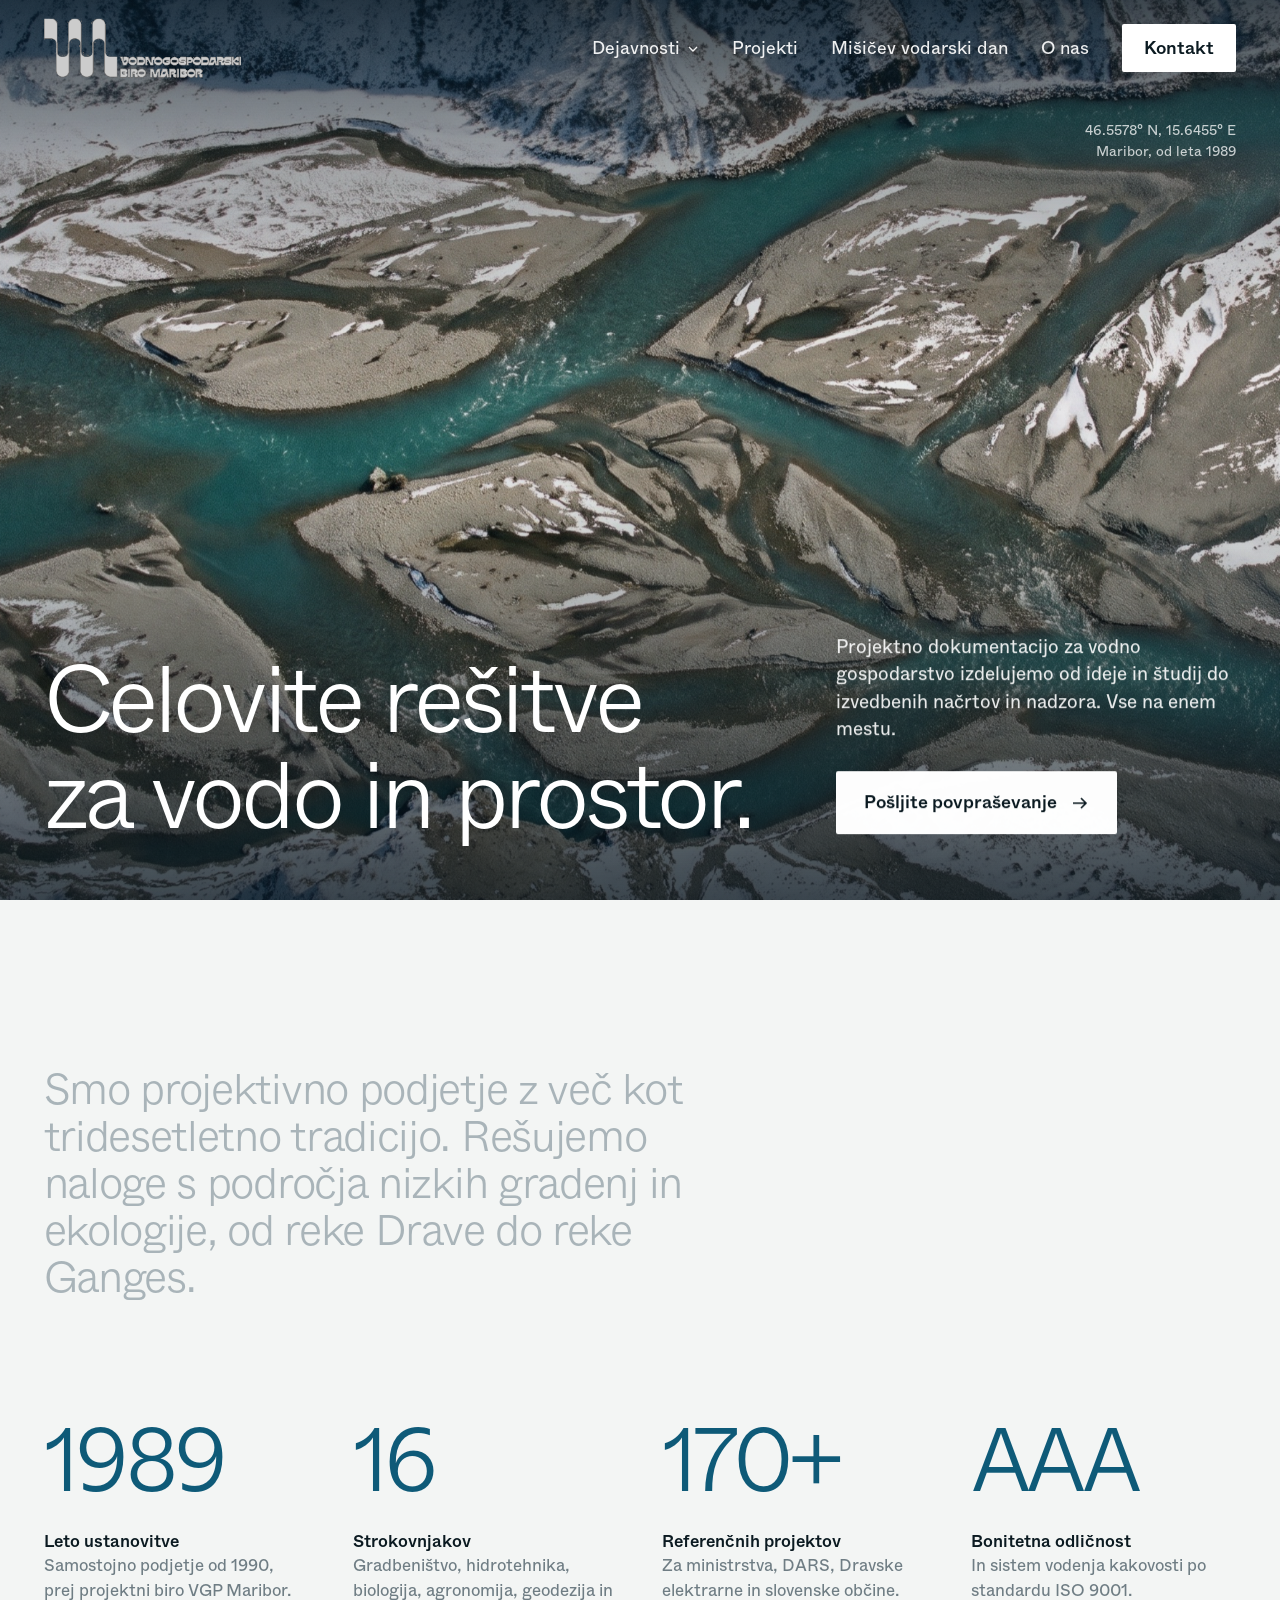
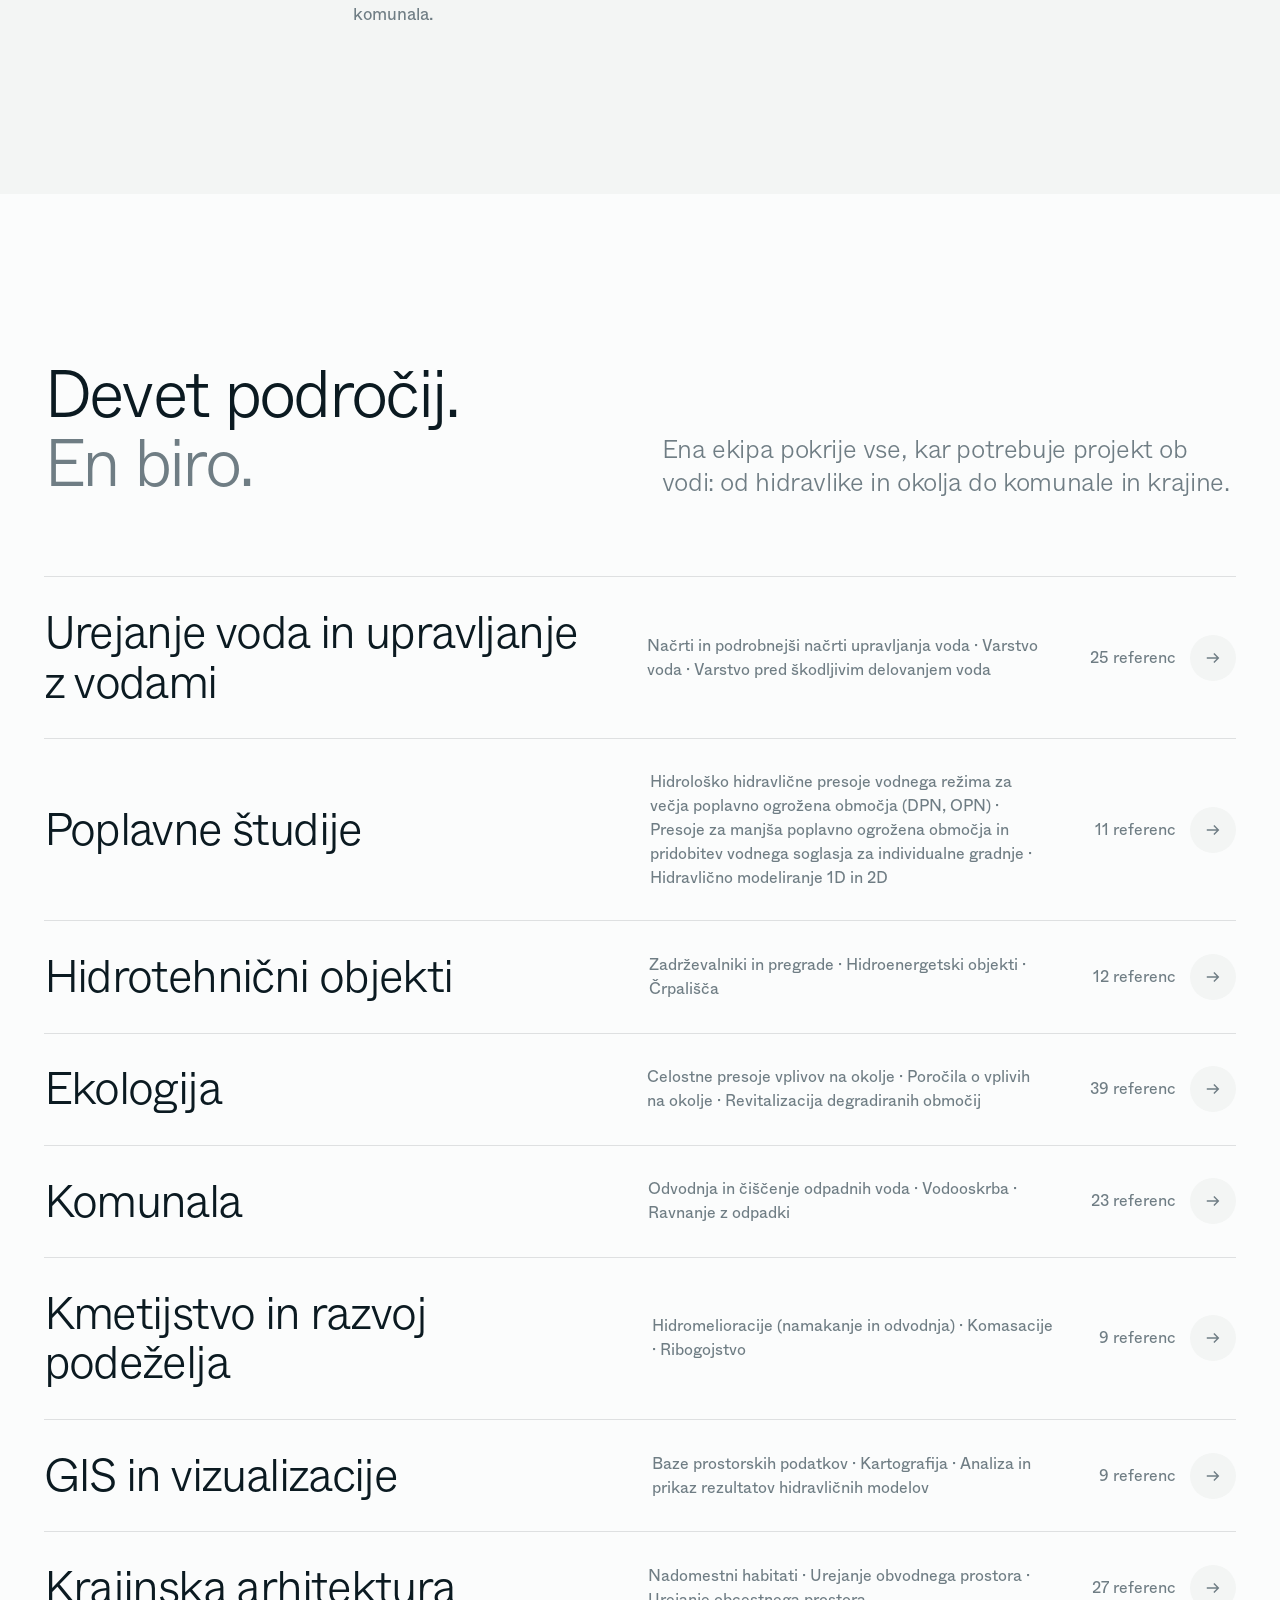
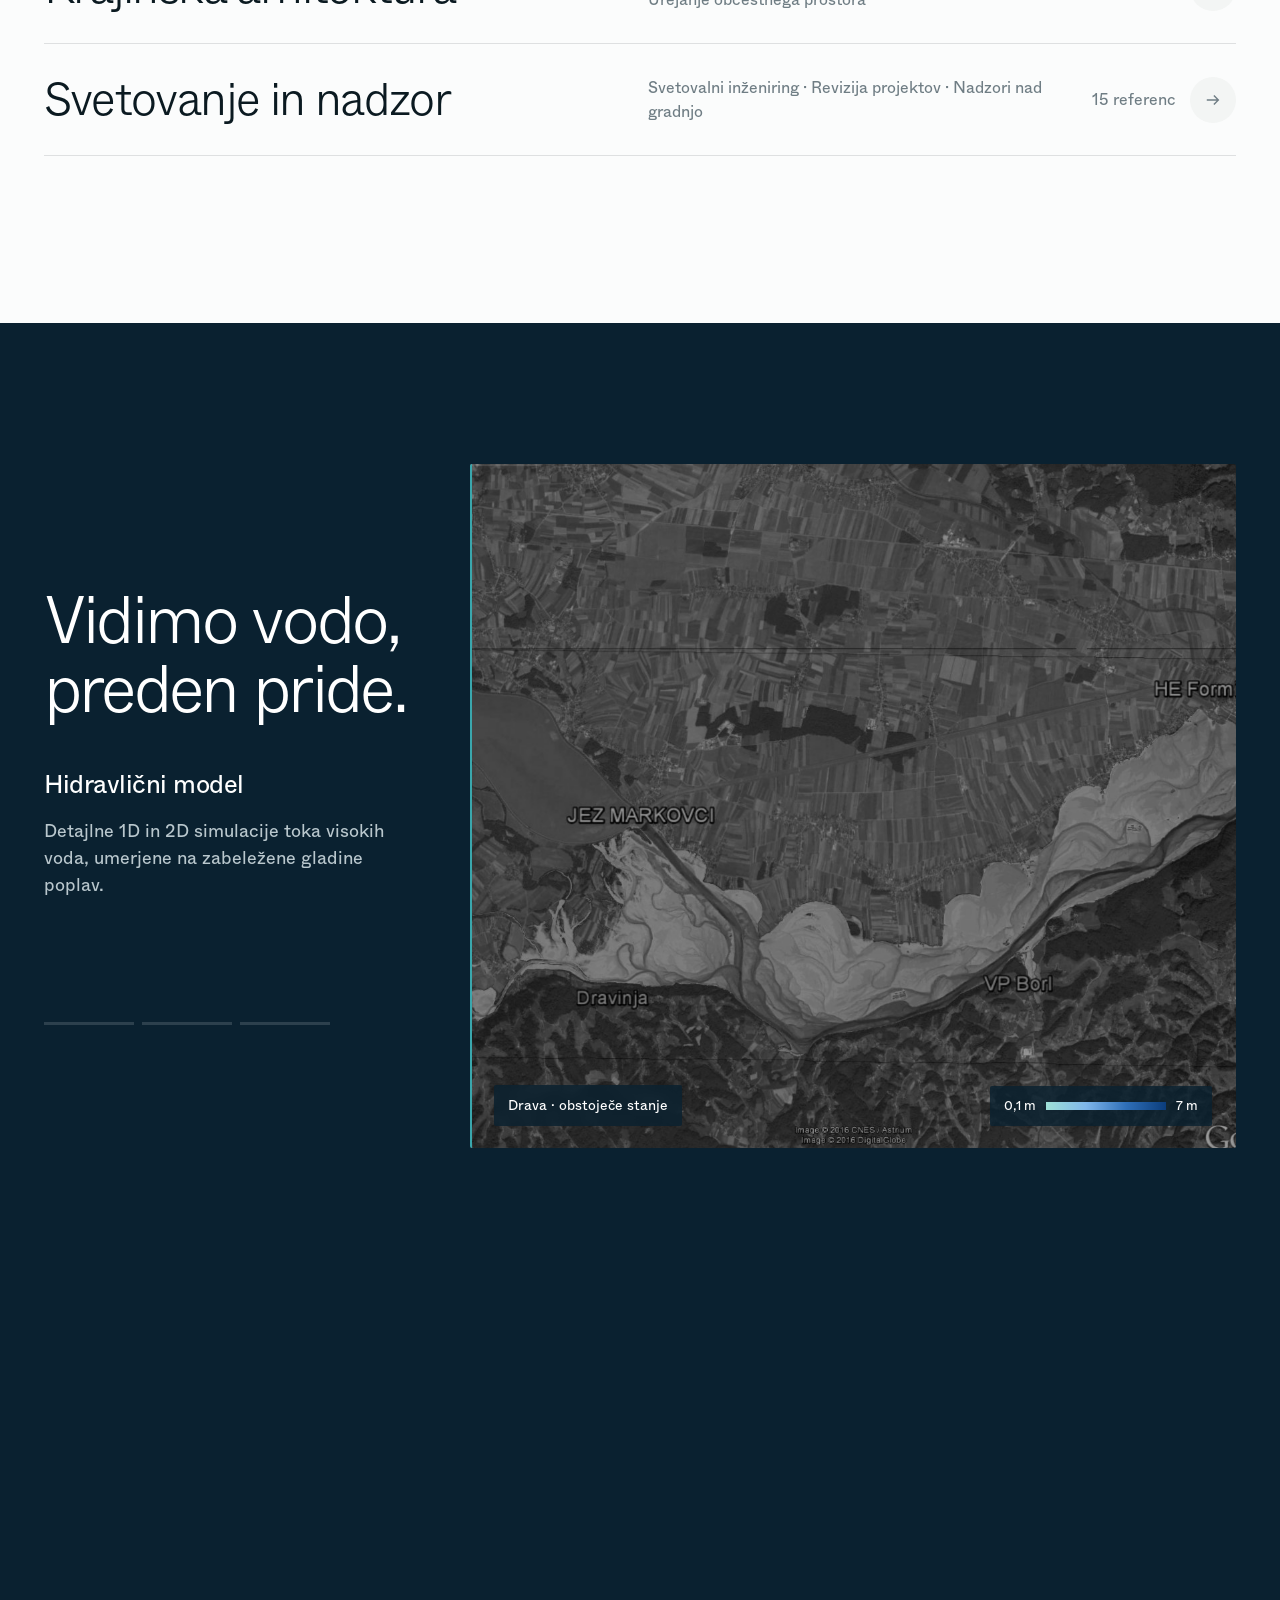
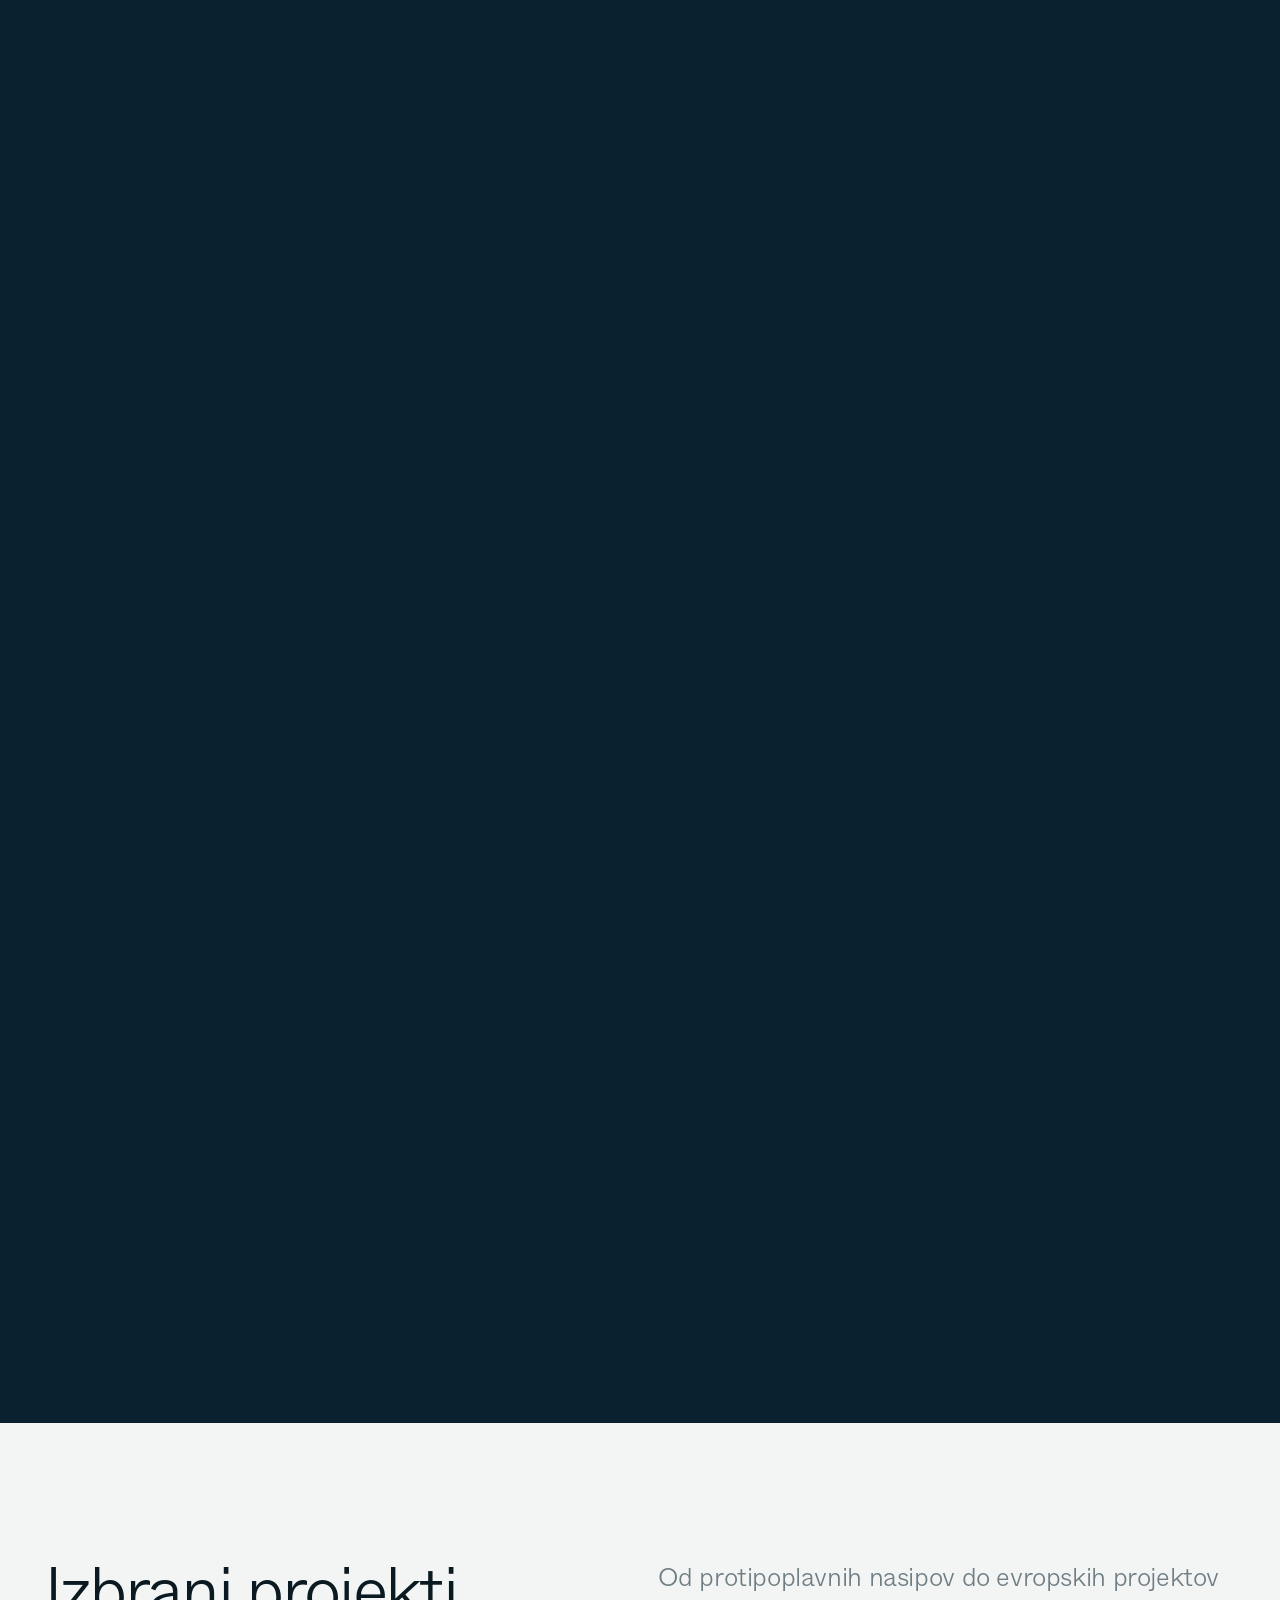
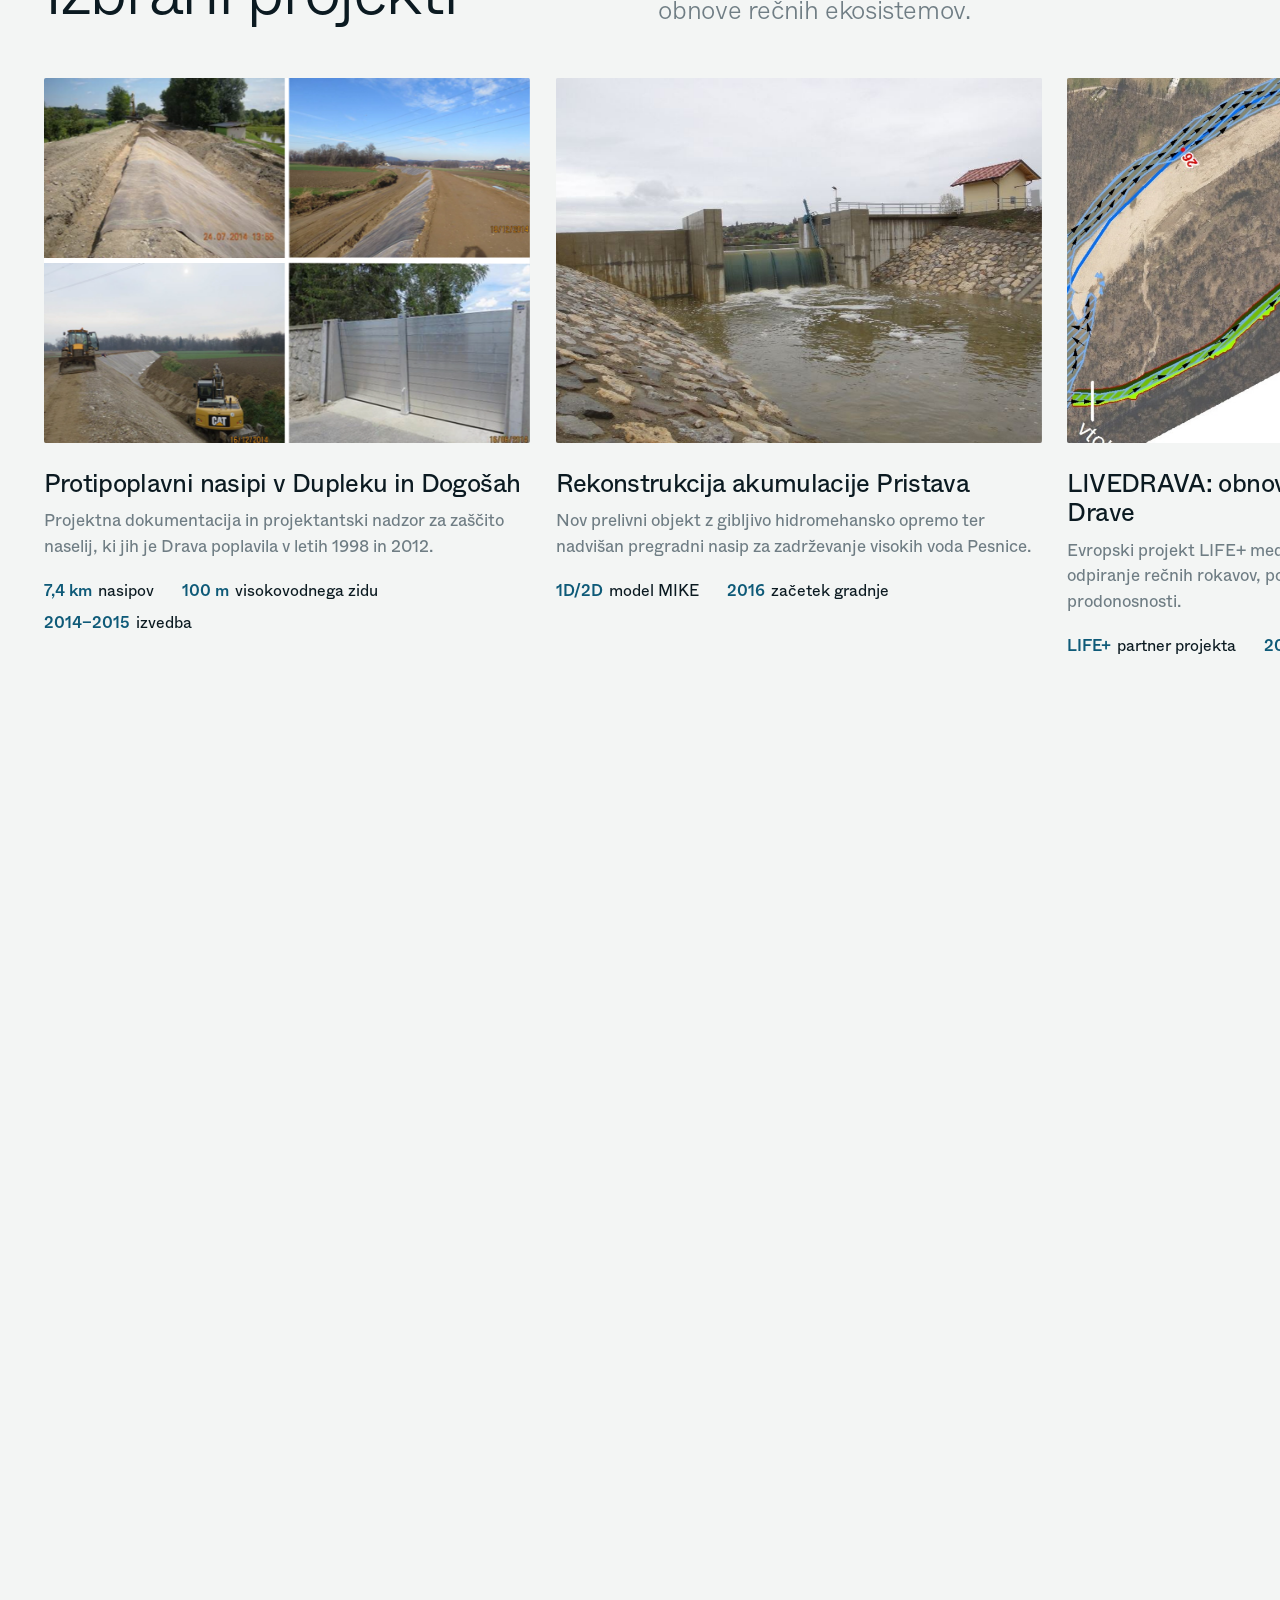
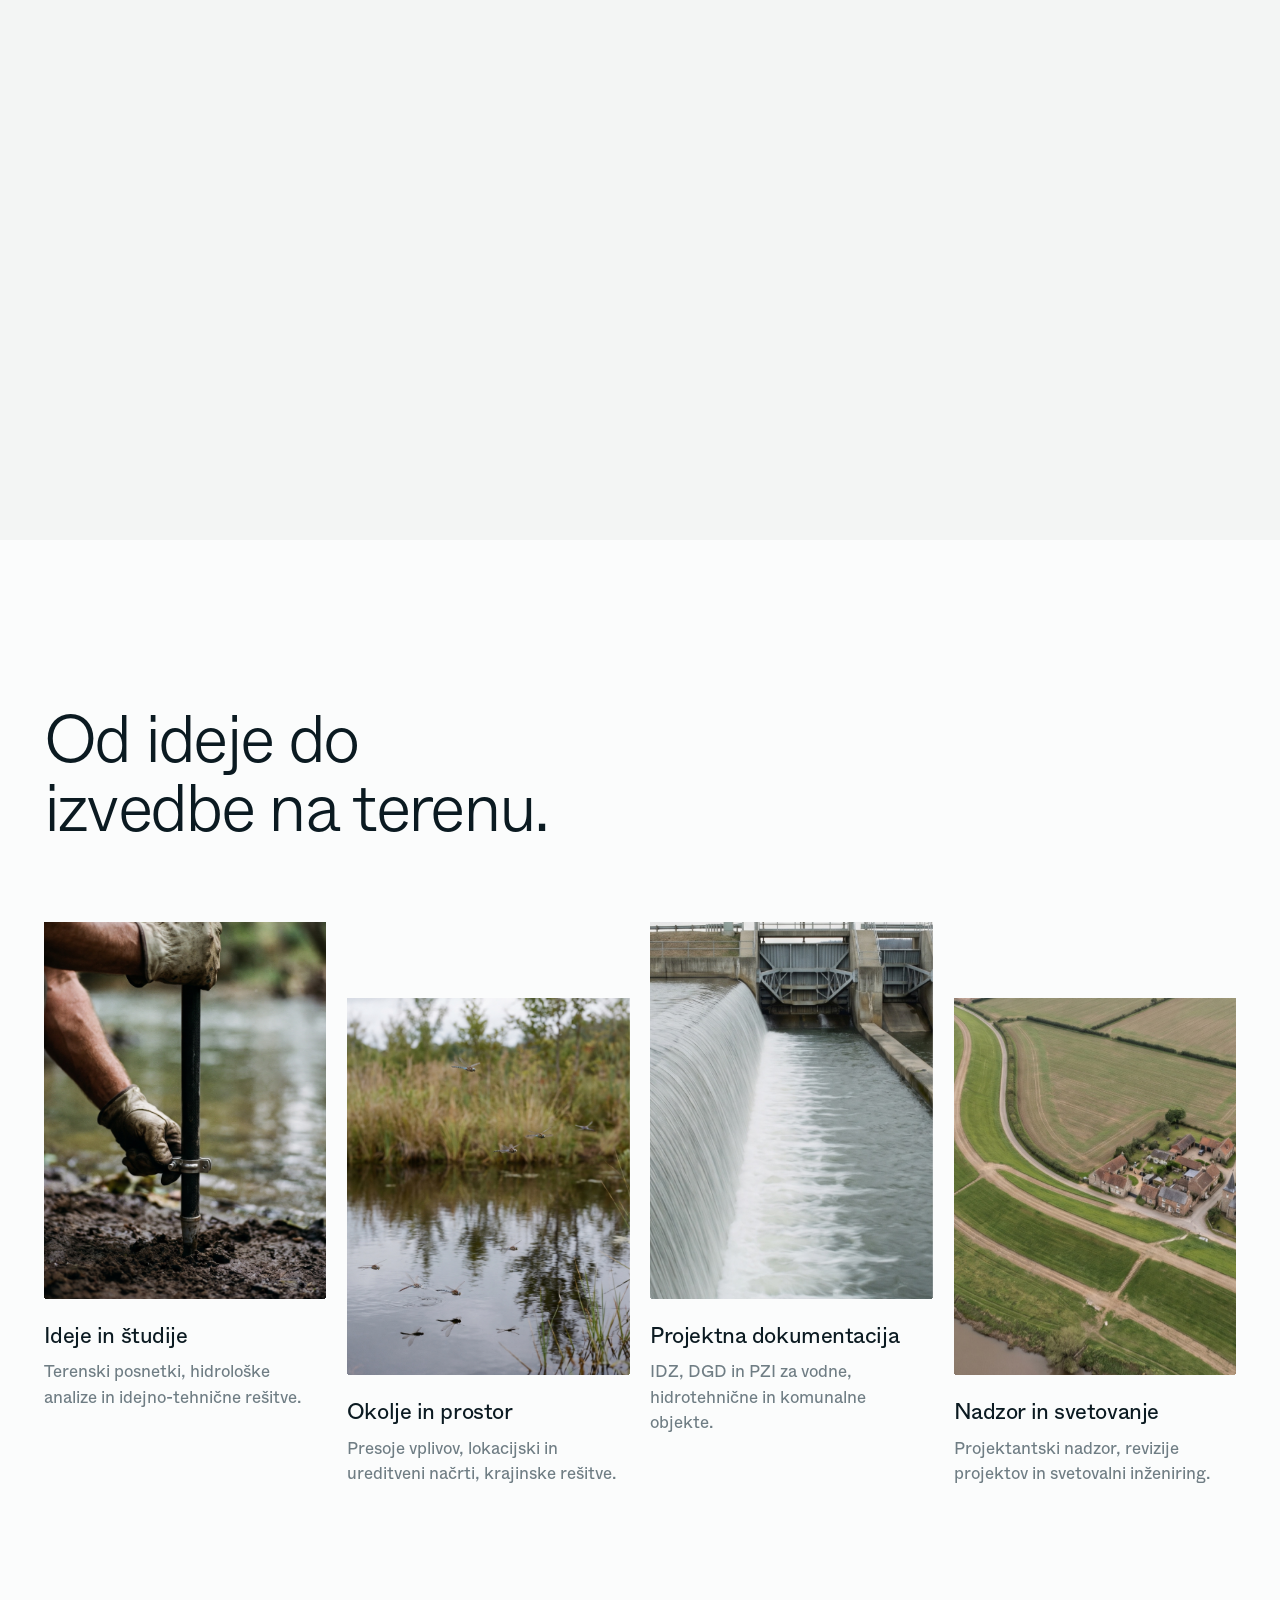
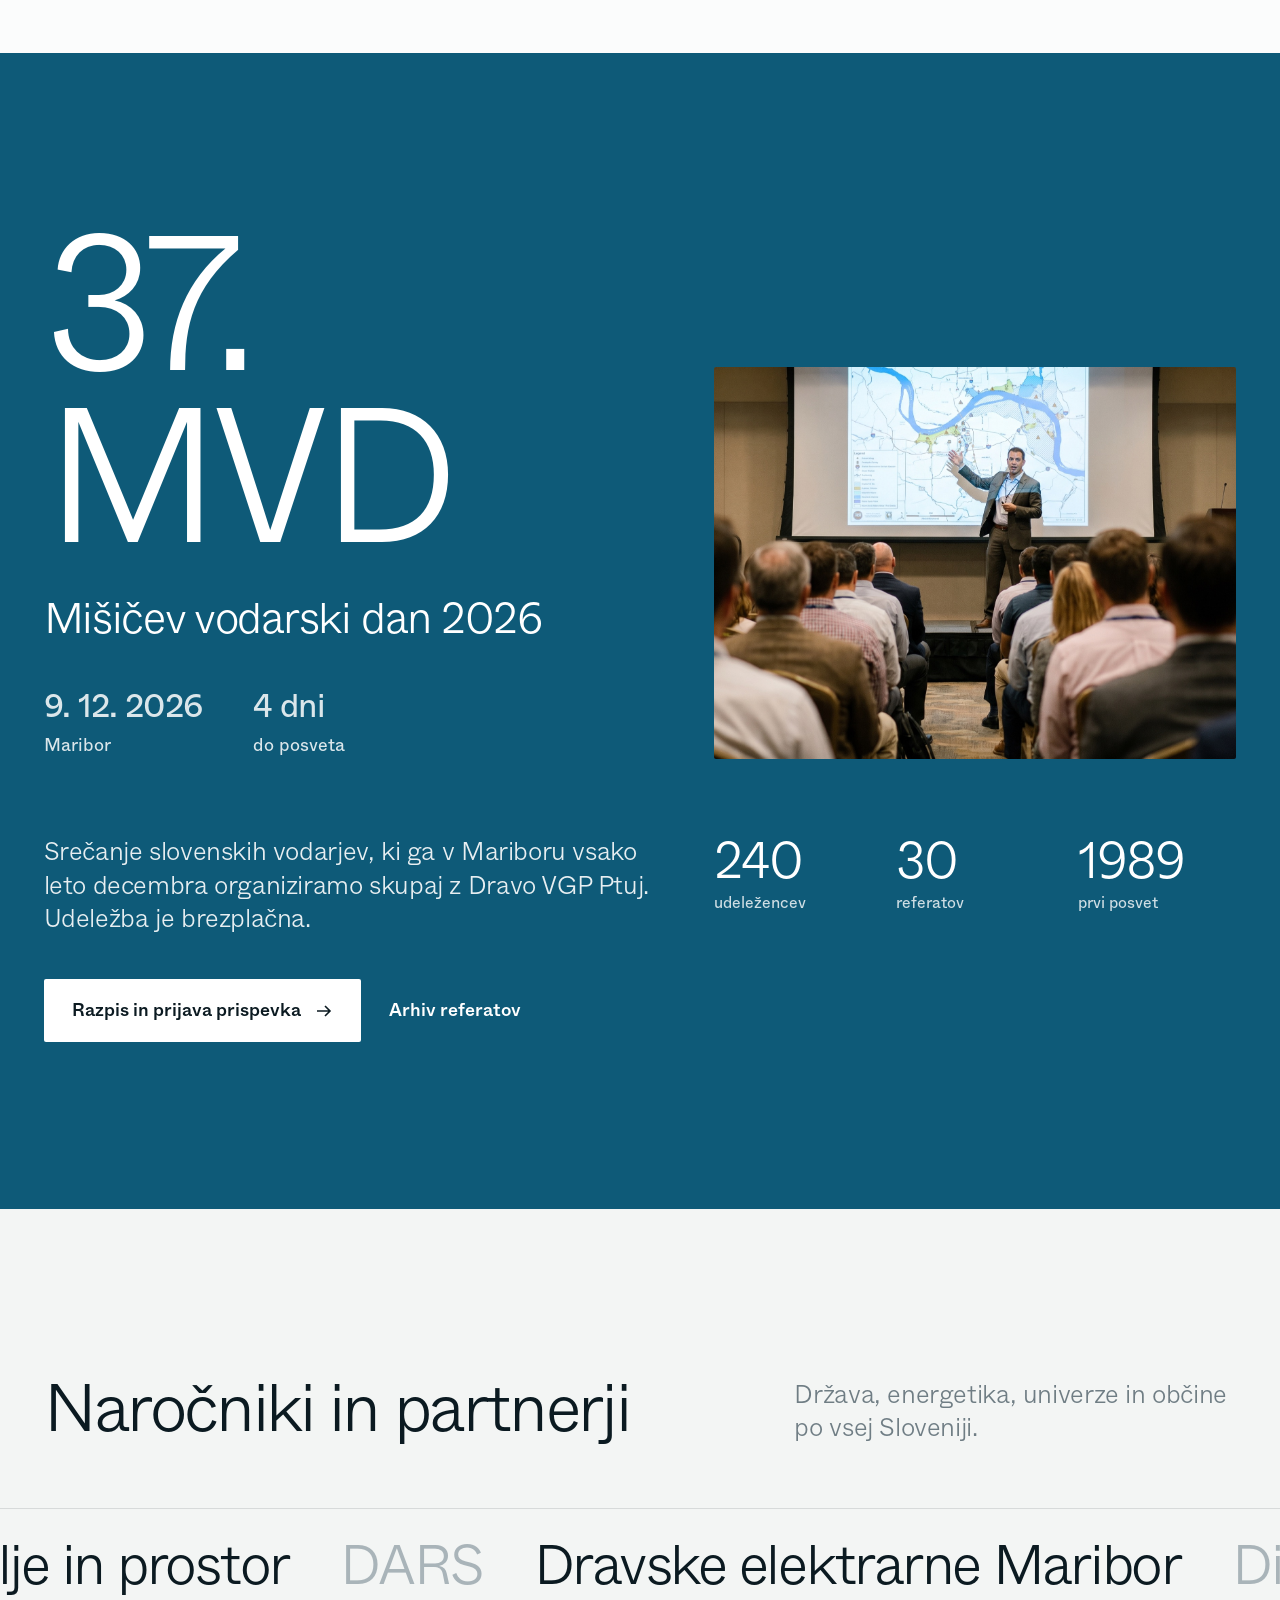
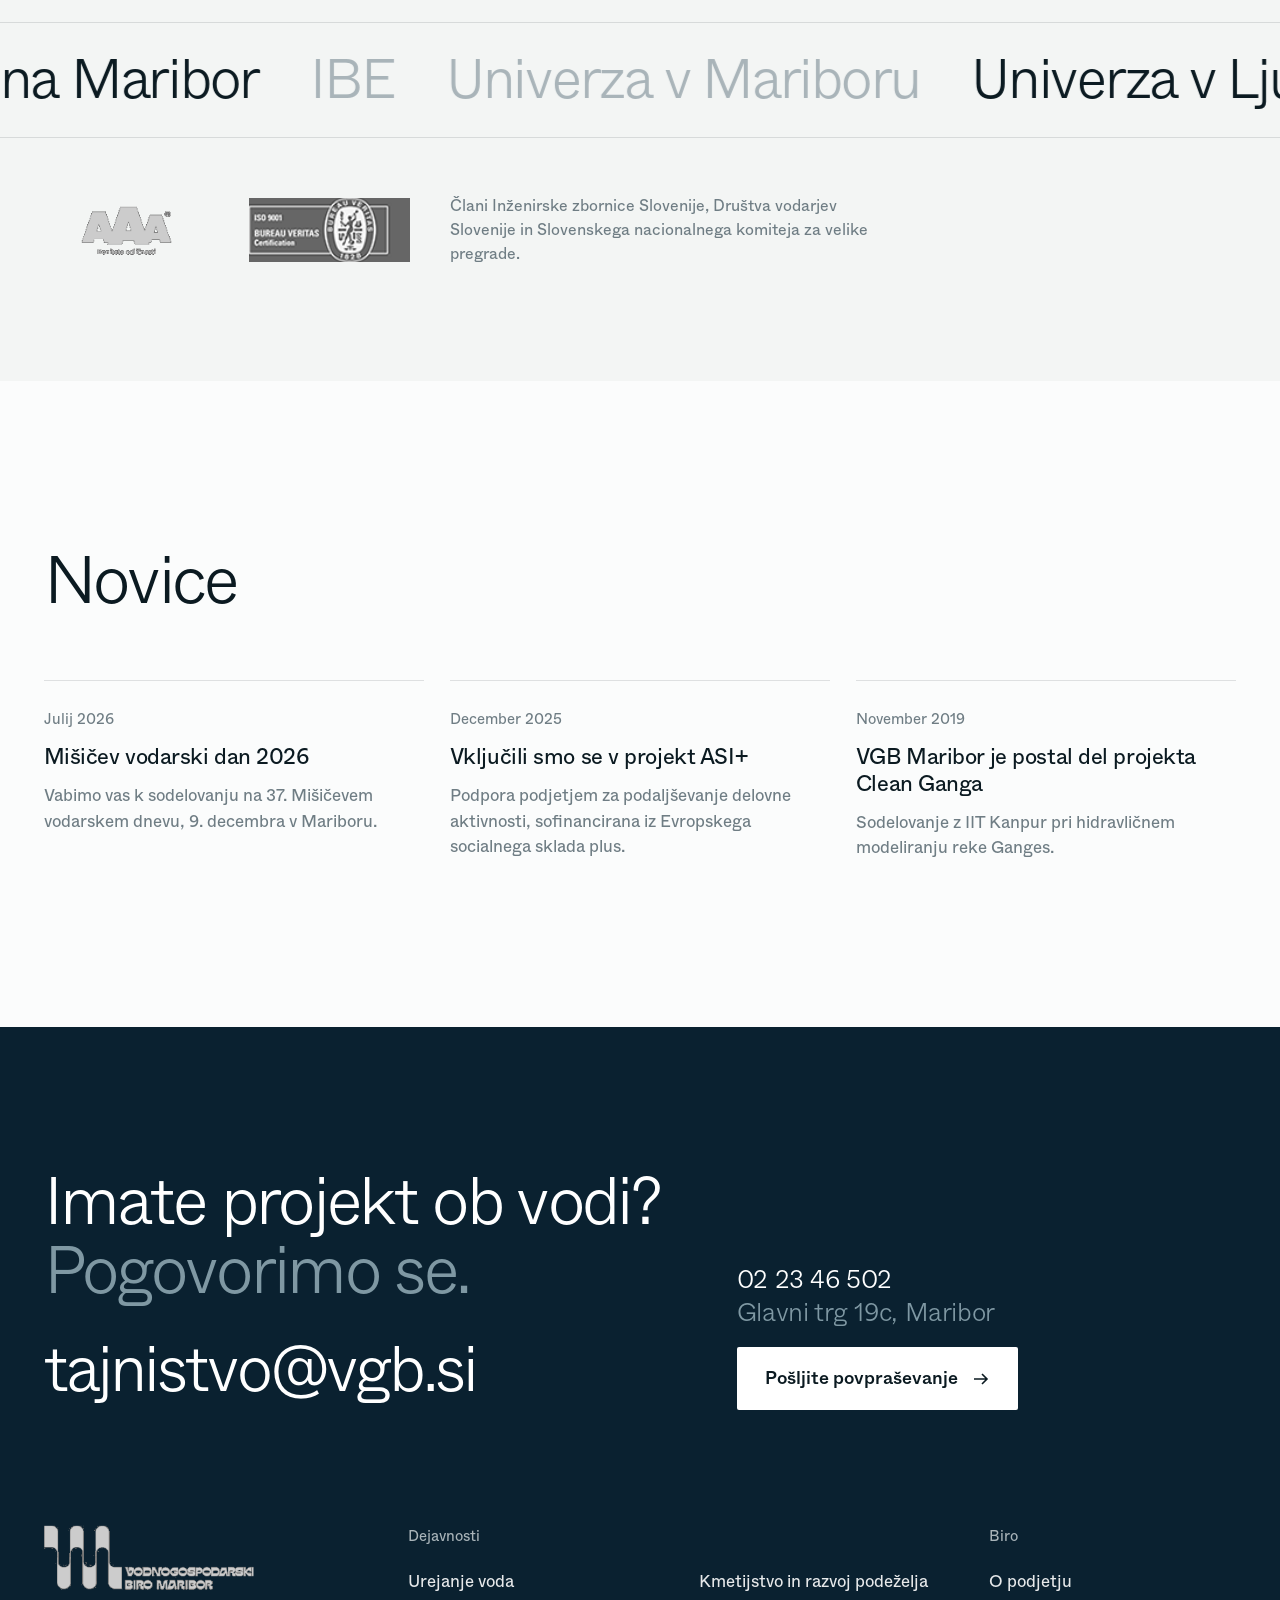
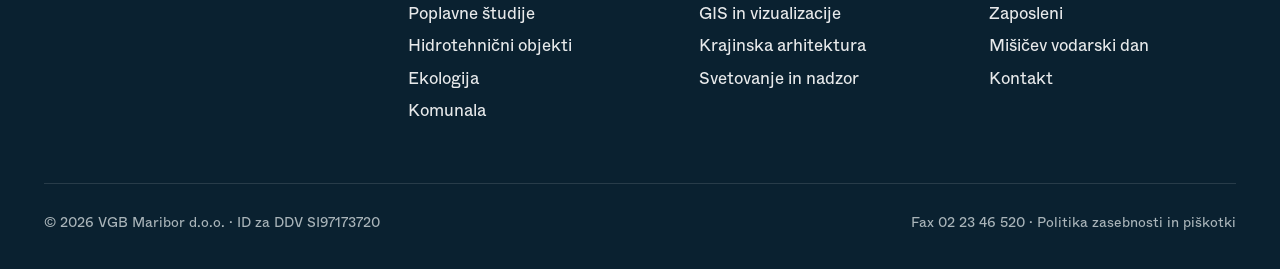
==== index.html @ 929db95e "VGB Maribor redesign: homepage, services template, o-nas, kontakt Co-Authored-By: Claude Opus 5.5 <n" ====
<!doctype html>
<html lang="sl">
<head>
<meta charset="utf-8">
<meta name="viewport" content="width=device-width, initial-scale=1">
<title>VGB Maribor · Vodnogospodarski biro Maribor</title>
<meta name="description" content="Projektivno podjetje za vodno gospodarstvo. Poplavne študije, urejanje voda, hidrotehnični objekti, ekologija in komunala od leta 1989.">
<link rel="preload" href="assets/fonts/Whyte-Light.woff2" as="font" type="font/woff2" crossorigin>
<link rel="preload" href="assets/gen/hero-drava.jpg" as="image">
<link rel="stylesheet" href="assets/css/site.css">
</head>
<body data-page="home">

<div class="loader" aria-hidden="true">
  <div class="fill"></div>
  <img src="assets/img/vgb-logo.gif" alt="">
</div>

<main>
  <!-- HERO -->
  <section class="hero">
    <div class="media"><img src="assets/gen/hero-drava.jpg" alt="Prepleteni rečni rokavi iz zraka"></div>
    <p class="coords">46.5578° N, 15.6455° E<br>Maribor, od leta 1989</p>
    <div class="inner">
      <h1 class="d1" data-split>
        <span class="line-mask"><span>Celovite rešitve</span></span>
        <span class="line-mask"><span>za vodo in prostor.</span></span>
      </h1>
      <div class="side rv">
        <p>Projektno dokumentacijo za vodno gospodarstvo izdelujemo od ideje in študij do izvedbenih načrtov in nadzora. Vse na enem mestu.</p>
        <a class="btn light" href="kontakt.html">Pošljite povpraševanje <svg viewBox="0 0 18 18" fill="none"><path d="M2 9h13M10 4l5 5-5 5" stroke="currentColor" stroke-width="1.6"/></svg></a>
      </div>
    </div>
  </section>

  <!-- INTRO -->
  <section class="intro sp wrap">
    <p class="d3 statement" id="statement">Smo projektivno podjetje z več kot tridesetletno tradicijo. Rešujemo naloge s področja nizkih gradenj in ekologije, od reke Drave do reke Ganges.</p>
    <div class="stats">
      <div class="stat rv"><span class="num" data-count="1989" data-plain>1989</span><p><b>Leto ustanovitve</b>Samostojno podjetje od 1990, prej projektni biro VGP Maribor.</p></div>
      <div class="stat rv"><span class="num" data-count="16">16</span><p><b>Strokovnjakov</b>Gradbeništvo, hidrotehnika, biologija, agronomija, geodezija in komunala.</p></div>
      <div class="stat rv"><span class="num" data-count="170" data-suffix="+">170+</span><p><b>Referenčnih projektov</b>Za ministrstva, DARS, Dravske elektrarne in slovenske občine.</p></div>
      <div class="stat rv"><span class="num">AAA</span><p><b>Bonitetna odličnost</b>In sistem vodenja kakovosti po standardu ISO 9001.</p></div>
    </div>
  </section>

  <!-- SERVICES -->
  <section class="services sp wrap" id="dejavnosti">
    <header>
      <h2 class="d2" data-split><span class="line-mask"><span>Devet področij.</span></span><span class="line-mask"><span class="muted">En biro.</span></span></h2>
      <p class="lead muted rv">Ena ekipa pokrije vse, kar potrebuje projekt ob vodi: od hidravlike in okolja do komunale in krajine.</p>
    </header>
    <ul class="svc-list" id="svcList"></ul>
  </section>
  <div class="cursor-img" id="cursorImg"></div>

  <!-- FLOOD MODEL -->
  <section class="model" id="model">
    <div class="pin">
      <div class="copy">
        <h2 class="d2">Vidimo vodo, preden pride.</h2>
        <div class="steps">
          <div class="step on"><h3>Hidravlični model</h3><p>Detajlne 1D in 2D simulacije toka visokih voda, umerjene na zabeležene gladine poplav.</p></div>
          <div class="step"><h3>Karta poplavne nevarnosti</h3><p>Globine vode pri pretoku Q100 na Dravi med jezom Markovci in HE Formin, izdelano v okviru projekta LIVEDRAVA.</p></div>
          <div class="step"><h3>Ukrep v prostoru</h3><p>Simulacija oživitve rečnega rokava v Gajevcih. Rešitve preverimo v modelu, preden jih umestimo v prostor.</p></div>
        </div>
        <div class="progress"><i><b></b></i><i><b></b></i><i><b></b></i></div>
      </div>
      <div class="stage">
        <img class="base" src="assets/img/drava-q100.jpg" alt="">
        <img class="flood" src="assets/img/drava-q100.jpg" alt="Karta poplave Drave pri pretoku Q100">
        <img class="sim" src="assets/img/gajevci-sim.jpg" alt="Simulacija oživitve rokava v Gajevcih">
        <div class="scan"></div>
        <span class="tag" id="modelTag">Drava · Q100</span>
        <span class="legend">0,1 m<span></span>7 m</span>
      </div>
    </div>
  </section>

  <!-- PROJECTS -->
  <section class="projects" id="projekti">
    <div class="head wrap">
      <h2 class="d2" data-split><span class="line-mask"><span>Izbrani projekti</span></span></h2>
      <p class="lead muted rv">Od protipoplavnih nasipov do evropskih projektov obnove rečnih ekosistemov.</p>
    </div>
    <div class="rail" id="rail">
      <article class="card">
        <div class="ph"><img src="assets/img/duplek-nasip.jpg" alt="Gradnja visokovodnega nasipa ob Dravi"></div>
        <h3>Protipoplavni nasipi v Dupleku in Dogošah</h3>
        <p>Projektna dokumentacija in projektantski nadzor za zaščito naselij, ki jih je Drava poplavila v letih 1998 in 2012.</p>
        <div class="facts"><span><b>7,4 km</b>nasipov</span><span><b>100 m</b>visokovodnega zidu</span><span><b>2014–2015</b>izvedba</span></div>
      </article>
      <article class="card">
        <div class="ph"><img src="assets/img/pristava.jpg" alt="Rekonstruirana akumulacija Pristava"></div>
        <h3>Rekonstrukcija akumulacije Pristava</h3>
        <p>Nov prelivni objekt z gibljivo hidromehansko opremo ter nadvišan pregradni nasip za zadrževanje visokih voda Pesnice.</p>
        <div class="facts"><span><b>1D/2D</b>model MIKE</span><span><b>2016</b>začetek gradnje</span></div>
      </article>
      <article class="card">
        <div class="ph"><img src="assets/img/gajevci-sim.jpg" alt="Simulacija oživitve rokava Drave"></div>
        <h3>LIVEDRAVA: obnova rečnega ekosistema Drave</h3>
        <p>Evropski projekt LIFE+ med Mariborom in Središčem ob Dravi: odpiranje rečnih rokavov, poplavna študija in študija prodonosnosti.</p>
        <div class="facts"><span><b>LIFE+</b>partner projekta</span><span><b>2012–2017</b></span></div>
      </article>
      <article class="card">
        <div class="ph"><img src="assets/img/gruskovje.jpg" alt="Nadomestni habitat v Gruškovju"></div>
        <h3>Nadomestni habitat v Gruškovju</h3>
        <p>Omilitveni ukrep ob gradnji avtoceste Draženci–Gruškovje za naravno vrednoto Rogatnica. V takšnem obsegu prvič v Sloveniji.</p>
        <div class="facts"><span><b>1 ha+</b>prenesenih travnikov</span><span><b>30–40 cm</b>debela ruša</span></div>
      </article>
      <article class="card">
        <div class="ph contain"><img src="assets/img/ganga.jpg" alt="Memorandum o sodelovanju z IIT Kanpur"></div>
        <h3>Clean Ganga, Indija</h3>
        <p>Dogovor z Indian Institute of Technology Kanpur o hidravličnem modeliranju dela reke Ganges, podpisan ob obisku indijskega predsednika.</p>
        <div class="facts"><span><b>2019</b>podpis memoranduma</span><span><b>IITK</b>partner</span></div>
      </article>
    </div>
  </section>

  <!-- PROCESS -->
  <section class="process sp wrap">
    <h2 class="d2" style="max-width:16ch" data-split><span class="line-mask"><span>Od ideje do</span></span><span class="line-mask"><span>izvedbe na terenu.</span></span></h2>
    <div class="grid">
      <div class="item rv"><div class="ph"><img data-par src="assets/gen/survey.jpg" alt="Geodetska meritev na rečnem bregu"></div><h3>Ideje in študije</h3><p>Terenski posnetki, hidrološke analize in idejno-tehnične rešitve.</p></div>
      <div class="item rv"><div class="ph"><img data-par src="assets/gen/wetland.jpg" alt="Obnovljen mokriščni habitat"></div><h3>Okolje in prostor</h3><p>Presoje vplivov, lokacijski in ureditveni načrti, krajinske rešitve.</p></div>
      <div class="item rv"><div class="ph"><img data-par src="assets/gen/spillway.jpg" alt="Prelivni objekt zadrževalnika"></div><h3>Projektna dokumentacija</h3><p>IDZ, DGD in PZI za vodne, hidrotehnične in komunalne objekte.</p></div>
      <div class="item rv"><div class="ph"><img data-par src="assets/gen/levee.jpg" alt="Visokovodni nasip ob reki"></div><h3>Nadzor in svetovanje</h3><p>Projektantski nadzor, revizije projektov in svetovalni inženiring.</p></div>
    </div>
  </section>

  <!-- MVD -->
  <section class="mvd sp wrap" id="mvd">
    <div class="top">
      <div>
        <span class="big" data-split><span class="line-mask"><span>37. MVD</span></span></span>
        <h2 class="d3" style="margin-top:18px">Mišičev vodarski dan 2026</h2>
        <div class="date">
          <div><b>9. 12. 2026</b>Maribor</div>
          <div><b id="countdown">35 dni</b>do posveta</div>
        </div>
      </div>
      <div class="photo rv"><img data-par src="assets/gen/symposium.jpg" alt="Strokovni posvet"></div>
    </div>
    <div class="bottom">
      <div>
        <p class="lead">Srečanje slovenskih vodarjev, ki ga v Mariboru vsako leto decembra organiziramo skupaj z Dravo VGP Ptuj. Udeležba je brezplačna.</p>
        <div class="actions">
          <a class="btn light" href="https://www.vgb.si/media/RAZPIS_37_MVD_2026.pdf" target="_blank" rel="noopener">Razpis in prijava prispevka <svg viewBox="0 0 18 18" fill="none"><path d="M2 9h13M10 4l5 5-5 5" stroke="currentColor" stroke-width="1.6"/></svg></a>
          <a class="link" href="https://www.vgb.si/p/si/srecanja-in-dogodki/misicev-vodarski-dan/arhiv-referatov-mvd.php" target="_blank" rel="noopener">Arhiv referatov</a>
        </div>
      </div>
      <div class="figs">
        <div><b>240</b><span>udeležencev</span></div>
        <div><b>30</b><span>referatov</span></div>
        <div><b>1989</b><span>prvi posvet</span></div>
      </div>
    </div>
  </section>

  <!-- CLIENTS -->
  <section class="clients sp" style="padding-bottom:clamp(80px,9vw,160px)">
    <div class="wrap" style="margin-bottom:clamp(40px,5vw,80px);display:flex;justify-content:space-between;align-items:end;gap:40px;flex-wrap:wrap">
      <h2 class="d2" data-split><span class="line-mask"><span>Naročniki in partnerji</span></span></h2>
      <p class="lead muted rv" style="max-width:26ch">Država, energetika, univerze in občine po vsej Sloveniji.</p>
    </div>
    <div class="marquee"><div class="track" data-dir="-1">
      <span>Ministrstvo za okolje in prostor</span><span class="g">DARS</span><span>Dravske elektrarne Maribor</span><span class="g">Direkcija RS za vode</span><span>HSE Invest</span><span class="g">ARSO</span>
    </div></div>
    <div class="marquee"><div class="track" data-dir="1">
      <span class="g">Univerza v Mariboru</span><span>Univerza v Ljubljani</span><span class="g">IzVRS</span><span>Drava VGP Ptuj</span><span class="g">DOPPS</span><span>Mestna občina Maribor</span><span class="g">IBE</span>
    </div></div>
    <div class="wrap badges rv">
      <img src="assets/img/aaa.gif" alt="Bonitetna odličnost AAA">
      <img src="assets/img/iso.gif" alt="ISO 9001">
      <p>Člani Inženirske zbornice Slovenije, Društva vodarjev Slovenije in Slovenskega nacionalnega komiteja za velike pregrade.</p>
    </div>
  </section>

  <!-- NEWS -->
  <section class="news sp wrap">
    <h2 class="d2" data-split><span class="line-mask"><span>Novice</span></span></h2>
    <div class="grid">
      <a class="rv" href="#mvd"><time>Julij 2026</time><h3>Mišičev vodarski dan 2026</h3><p>Vabimo vas k sodelovanju na 37. Mišičevem vodarskem dnevu, 9. decembra v Mariboru.</p></a>
      <a class="rv" href="https://www.vgb.si/media/Izvajanje_projekta_ASI.pdf" target="_blank" rel="noopener"><time>December 2025</time><h3>Vključili smo se v projekt ASI+</h3><p>Podpora podjetjem za podaljševanje delovne aktivnosti, sofinancirana iz Evropskega socialnega sklada plus.</p></a>
      <a class="rv" href="#projekti"><time>November 2019</time><h3>VGB Maribor je postal del projekta Clean Ganga</h3><p>Sodelovanje z IIT Kanpur pri hidravličnem modeliranju reke Ganges.</p></a>
    </div>
  </section>
</main>

<script src="assets/js/data.js"></script>
<script src="assets/js/gsap.min.js"></script>
<script src="assets/js/ScrollTrigger.min.js"></script>
<script src="assets/js/lenis.min.js"></script>
<script src="assets/js/common.js"></script>
<script>
(function(){
  const S = window.VGB_SERVICES, A = window.VGB_ARROW;
  const reduced = matchMedia('(prefers-reduced-motion: reduce)').matches;

  /* services list */
  const list = document.getElementById('svcList');
  list.innerHTML = S.map((s,i)=>`<li class="rv"><a href="dejavnost.html?s=${s.id}" data-i="${i}">
    <span class="name">${s.name}</span>
    <span class="subs">${s.items.slice(0,3).join(' · ')}</span>
    <span class="count"><span>${s.refs.length} referenc</span><i class="arrow">${A}</i></span></a></li>`).join('');

  /* cursor-follow image */
  const ci = document.getElementById('cursorImg');
  ci.innerHTML = S.map((s,i)=>`<img src="assets/img/${s.img}" data-i="${i}" alt="">`).join('');
  let mx=0,my=0,cx=0,cy=0,active=false;
  list.addEventListener('mousemove',e=>{mx=e.clientX;my=e.clientY});
  list.querySelectorAll('a').forEach(a=>{
    a.addEventListener('mouseenter',e=>{mx=e.clientX;my=e.clientY;if(!active){cx=mx;cy=my}active=true;ci.style.opacity=1;ci.querySelectorAll('img').forEach(im=>im.classList.toggle('on',im.dataset.i===a.dataset.i))});
  });
  list.addEventListener('mouseleave',()=>{active=false;ci.style.opacity=0});
  (function loop(){cx+=(mx-cx)*.14;cy+=(my-cy)*.14;const r=(mx-cx)*.04;ci.style.transform=`translate(${cx}px,${cy}px) translate(-50%,-50%) rotate(${r}deg) scale(${active?1:.85})`;requestAnimationFrame(loop)})();

  /* countdown to 9 Dec 2026 */
  const days = Math.max(0, Math.ceil((new Date('2026-12-09T09:00:00') - new Date())/864e5));
  const dEl = document.getElementById('countdown');
  dEl.textContent = days === 1 ? '1 dan' : (days === 2 ? '2 dni' : days + ' dni');
  if (days === 0) dEl.parentElement.innerHTML = '<b>Danes</b>v Mariboru';

  /* statement words */
  const st = document.getElementById('statement');
  st.innerHTML = st.textContent.split(' ').map(w=>`<span class="w">${w}</span>`).join(' ');

  if (!window.gsap || reduced) {
    document.querySelector('.loader').remove();
    st.querySelectorAll('.w').forEach(w=>w.style.color='var(--ink)');
    return;
  }
  gsap.registerPlugin(ScrollTrigger);
  const lenis = window.VGB_LENIS;
  lenis && lenis.stop();

  /* loader: water rises behind the logo, then the curtain lifts */
  const tl = gsap.timeline({onComplete:()=>{document.querySelector('.loader').remove();lenis&&lenis.start();ScrollTrigger.refresh()}});
  tl.to('.loader img',{opacity:1,duration:.6,ease:'power2.out'})
    .to('.loader .fill',{height:'100%',duration:1.1,ease:'expo.inOut'},'-=.1')
    .to('.loader',{clipPath:'inset(0 0 100% 0)',duration:1,ease:'expo.inOut'},'+=.1')
    .from('.hero .media',{scale:1.18,duration:2.2,ease:'expo.out'},'-=.8')
    .from('.hero h1 .line-mask>span',{yPercent:110,duration:1.3,ease:'expo.out',stagger:.1},'-=1.8')
    .from('.hero .side, .hero .coords',{opacity:0,y:30,duration:1,ease:'expo.out'},'-=1.1');
  gsap.set('.loader',{clipPath:'inset(0 0 0% 0)'});

  /* hero drift */
  gsap.to('.hero .media',{yPercent:12,ease:'none',scrollTrigger:{trigger:'.hero',start:'top top',end:'bottom top',scrub:true}});

  /* exclude hero lines from generic split reveal */
  document.querySelector('.hero h1').removeAttribute('data-split');
  document.querySelector('.hero .side').classList.remove('rv');
  window.VGB_INIT_REVEALS();

  /* statement colour fill */
  const words = st.querySelectorAll('.w');
  ScrollTrigger.create({trigger:st,start:'top 80%',end:'bottom 45%',scrub:true,onUpdate:self=>{
    const n = Math.round(self.progress*words.length);
    words.forEach((w,i)=>w.style.color = i<n ? 'var(--ink)' : '');
  }});

  /* count up */
  document.querySelectorAll('[data-count]').forEach(el=>{
    const end=+el.dataset.count, start=el.hasAttribute('data-plain')?1950:0, suf=el.dataset.suffix||'';
    const o={v:start};
    gsap.to(o,{v:end,duration:2,ease:'expo.out',scrollTrigger:{trigger:el,start:'top 90%'},onUpdate:()=>el.textContent=Math.round(o.v)+suf});
  });

  /* flood model scrub */
  const steps=document.querySelectorAll('.model .step'), bars=document.querySelectorAll('.model .progress b'), tag=document.getElementById('modelTag');
  const tags=['Drava · obstoječe stanje','Drava · Q100','Gajevci · Qes'];
  const mm = gsap.matchMedia();
  mm.add('(min-width:1101px)',()=>{
    const m = gsap.timeline({scrollTrigger:{trigger:'.model',start:'top top',end:'bottom bottom',scrub:.6,onUpdate:self=>{
      const p=self.progress, k=p<.3?0:(p<.68?1:2);
      steps.forEach((s,i)=>s.classList.toggle('on',i===k));
      tag.textContent=tags[k];
      bars.forEach((b,i)=>gsap.set(b,{scaleX:Math.min(1,Math.max(0,(p-i/3)*3))}));
    }}});
    m.fromTo('.model .stage .base',{scale:1.12},{scale:1,duration:1,ease:'none'},0)
     .fromTo('.model .stage .flood',{scale:1.12},{scale:1,duration:1,ease:'none'},0)
     .to('.model .stage .flood',{clipPath:'inset(0 0% 0 0)',duration:.42,ease:'none'},.2)
     .fromTo('.model .stage .scan',{left:'0%'},{left:'100%',duration:.42,ease:'none'},.2)
     .to('.model .stage .scan',{opacity:0,duration:.04},.62)
     .to('.model .stage .sim',{opacity:1,duration:.12,ease:'none'},.72)
     .fromTo('.model .stage .sim',{scale:1.4},{scale:1.24,duration:.28,ease:'none'},.72);
  });
  mm.add('(max-width:1100px)',()=>{
    gsap.set('.model .stage .flood',{clipPath:'inset(0 0% 0 0)'});
    gsap.set('.model .stage .scan',{opacity:0});
    steps.forEach((s,i)=>s.classList.toggle('on',i===1));
    tag.textContent=tags[1];
    bars.forEach(b=>gsap.set(b,{scaleX:1}));
  });

  /* horizontal projects */
  const rail=document.getElementById('rail');
  mm.add('(min-width:701px)',()=>{
    const dist=()=>rail.scrollWidth-innerWidth;
    gsap.to(rail,{x:()=>-dist(),ease:'none',scrollTrigger:{trigger:'.projects',start:'top top',end:()=>'+='+dist(),pin:true,scrub:.8,invalidateOnRefresh:true}});
  });
  mm.add('(max-width:700px)',()=>{rail.style.overflowX='auto';rail.style.width='auto'});

  /* marquees */
  document.querySelectorAll('.marquee .track').forEach(t=>{
    t.innerHTML += t.innerHTML;
    const dir=+t.dataset.dir;
    const tw=gsap.fromTo(t,{xPercent:dir<0?0:-50},{xPercent:dir<0?-50:0,duration:40,ease:'none',repeat:-1});
    ScrollTrigger.create({trigger:t,start:'top bottom',end:'bottom top',onUpdate:s=>gsap.to(tw,{timeScale:1+Math.min(4,Math.abs(s.getVelocity())/400),duration:.2,overwrite:true,onComplete:()=>gsap.to(tw,{timeScale:1,duration:1})})});
  });
})();
</script>
</body>
</html>
---- assets/css/site.css ----
@font-face{font-family:"Whyte";src:url(../fonts/Whyte-Light.woff2) format("woff2");font-weight:300;font-display:swap}
@font-face{font-family:"Whyte";src:url(../fonts/Whyte-Regular.woff2) format("woff2");font-weight:400;font-display:swap}
@font-face{font-family:"Whyte";src:url(../fonts/Whyte-Medium.woff2) format("woff2");font-weight:500;font-display:swap}

:root{
  --paper:#f3f5f4;
  --white:#fbfcfc;
  --ink:#0b1a21;
  --gray:#6f7d84;
  --mute:#a9b4b9;
  --line:rgba(11,26,33,.12);
  --water:#0e5a78;
  --teal:#3aa7ad;
  --deep:#0a2130;
  --deep-2:#0f2c3d;
  --pad:clamp(20px,3.4vw,64px);
  --nav-h:96px;
  --ease:cubic-bezier(.22,1,.36,1);
}
*{box-sizing:border-box;margin:0;padding:0}
html{-webkit-text-size-adjust:100%}
html.lenis,html.lenis body{height:auto}
.lenis.lenis-smooth{scroll-behavior:auto!important}
body{font-family:"Whyte",-apple-system,"Helvetica Neue",Arial,sans-serif;font-weight:400;background:var(--paper);color:var(--ink);font-size:18px;line-height:1.5;-webkit-font-smoothing:antialiased;overflow-x:hidden}
img,video{display:block;max-width:100%}
a{color:inherit;text-decoration:none}
button{font:inherit;color:inherit;background:none;border:0;cursor:pointer}
::selection{background:var(--teal);color:#fff}

/* type */
.d1{font-weight:300;font-size:clamp(46px,7.4vw,168px);line-height:1.02;letter-spacing:-.045em}
.d2{font-weight:300;font-size:clamp(38px,5.2vw,112px);line-height:1.04;letter-spacing:-.04em}
.d3{font-weight:300;font-size:clamp(30px,3.4vw,68px);line-height:1.08;letter-spacing:-.03em}
.lead{font-weight:300;font-size:clamp(22px,2vw,36px);line-height:1.3;letter-spacing:-.015em}
.muted{color:var(--gray)}
.strong{font-weight:500}
.line-mask{display:block;overflow:hidden;padding-bottom:.08em;margin-bottom:-.08em}
.line-mask>span{display:block}

/* buttons */
.btn{display:inline-flex;align-items:center;gap:14px;font-size:18px;font-weight:500;padding:18px 28px;border-radius:2px;background:var(--ink);color:#fff;transition:background .4s var(--ease)}
.btn:hover{background:var(--water)}
.btn.light{background:#fff;color:var(--ink)}
.btn.light:hover{background:var(--teal);color:#fff}
.btn svg{width:18px;height:18px;transition:transform .4s var(--ease)}
.btn:hover svg{transform:translateX(4px)}
.link{position:relative;font-weight:500}
.link::after{content:"";position:absolute;left:0;right:0;bottom:-3px;height:1.5px;background:currentColor;transform-origin:right;transform:scaleX(0);transition:transform .5s var(--ease)}
.link:hover::after{transform-origin:left;transform:scaleX(1)}

/* loader */
.loader{position:fixed;inset:0;z-index:100;background:var(--deep);display:grid;place-items:center;overflow:hidden}
.loader .fill{position:absolute;left:0;right:0;bottom:0;height:0;background:var(--water)}
.loader .wave{position:absolute;left:-5%;width:110%;height:40px;bottom:0;color:var(--water)}
.loader img{position:relative;width:min(420px,70vw);opacity:0}
.no-loader .loader{display:none}

/* nav */
.nav{position:fixed;top:0;left:0;right:0;z-index:50;height:var(--nav-h);display:flex;align-items:center;justify-content:space-between;padding:0 var(--pad);color:#fff;transition:background .5s var(--ease),height .5s var(--ease),transform .5s var(--ease)}
.nav::before{content:"";position:absolute;inset:0;background:var(--deep);opacity:0;transition:opacity .5s var(--ease);z-index:-1}
.nav.solid::before,.nav.open::before{opacity:1}
.nav.solid{height:80px}
.nav.hide{transform:translateY(-100%)}
.nav .logo img{width:clamp(180px,16vw,300px);height:auto}
.nav.solid .logo img{width:clamp(160px,13vw,240px)}
.nav .logo img{transition:width .5s var(--ease)}
.nav ul{display:flex;gap:clamp(20px,2.6vw,48px);list-style:none;align-items:center}
.nav ul a,.nav ul button{font-size:18px;font-weight:400;opacity:.92;transition:opacity .3s}
.nav ul a:hover,.nav ul button:hover{opacity:1}
.nav .cta{font-weight:500;padding:13px 22px;background:#fff;color:var(--ink);border-radius:2px;opacity:1!important;transition:background .3s,color .3s}
.nav .cta:hover{background:var(--teal);color:#fff}
.nav .chev{display:inline-block;width:10px;height:10px;margin-left:8px;transition:transform .4s var(--ease)}
.nav.open .chev{transform:rotate(180deg)}
.burger{display:none;width:44px;height:44px;position:relative}
.burger span{position:absolute;left:8px;right:8px;height:2px;background:#fff;transition:transform .4s var(--ease)}
.burger span:nth-child(1){top:16px}.burger span:nth-child(2){top:26px}
.nav.mob-open .burger span:nth-child(1){transform:translateY(5px) rotate(45deg)}
.nav.mob-open .burger span:nth-child(2){transform:translateY(-5px) rotate(-45deg)}

/* mega menu */
.mega{position:fixed;left:0;right:0;top:0;z-index:45;background:var(--deep);color:#fff;padding:calc(var(--nav-h) + 40px) var(--pad) 56px;display:grid;grid-template-columns:1fr 1.05fr;gap:5vw;clip-path:inset(0 0 100% 0);transition:clip-path .7s var(--ease);pointer-events:none}
.mega.open{clip-path:inset(0 0 0 0);pointer-events:auto}
.mega ol{list-style:none;columns:1}
.mega li a{display:flex;align-items:baseline;justify-content:space-between;gap:24px;padding:12px 0;border-bottom:1px solid rgba(255,255,255,.1);font-size:clamp(20px,1.6vw,30px);font-weight:300;letter-spacing:-.015em;transition:color .3s,padding .5s var(--ease)}
.mega li a small{font-size:14px;color:var(--mute);font-weight:400;letter-spacing:0}
.mega li a:hover{color:var(--teal);padding-left:12px}
.mega .preview{position:relative;overflow:hidden;border-radius:2px;aspect-ratio:16/10;align-self:start;background:var(--deep-2)}
.mega .preview img{position:absolute;inset:0;width:100%;height:100%;object-fit:cover;opacity:0;transform:scale(1.06);transition:opacity .6s var(--ease),transform 1.2s var(--ease)}
.mega .preview img.on{opacity:1;transform:scale(1)}
.mega .preview p{position:absolute;left:28px;right:28px;bottom:24px;font-size:20px;line-height:1.35;font-weight:300;z-index:2;text-shadow:0 1px 20px rgba(0,0,0,.5)}
.mega .preview::after{content:"";position:absolute;inset:0;background:linear-gradient(transparent 50%,rgba(5,20,30,.75))}
.scrim{position:fixed;inset:0;z-index:40;background:rgba(5,15,22,.4);opacity:0;pointer-events:none;transition:opacity .5s}
.scrim.on{opacity:1;pointer-events:auto}

/* hero */
.hero{position:relative;height:100svh;min-height:640px;overflow:hidden;color:#fff;background:var(--deep)}
.hero .media{position:absolute;inset:-4%;will-change:transform}
.hero .media img{width:100%;height:100%;object-fit:cover}
.hero::after{content:"";position:absolute;inset:0;background:linear-gradient(180deg,rgba(6,20,30,.78) 0%,rgba(6,20,30,.35) 18%,rgba(6,20,30,.08) 40%,rgba(6,20,30,.12) 55%,rgba(6,20,30,.78) 100%)}
.hero .inner{position:absolute;left:var(--pad);right:var(--pad);bottom:clamp(36px,6vh,80px);z-index:2;display:grid;grid-template-columns:1fr auto;align-items:end;gap:40px}
.hero h1{max-width:13ch}
.hero .side{display:flex;flex-direction:column;gap:28px;align-items:flex-start;max-width:400px;padding-bottom:12px}
.hero .side p{font-size:19px;line-height:1.45;opacity:.9}
.hero .coords{position:absolute;right:var(--pad);top:calc(var(--nav-h) + 24px);z-index:2;font-size:14px;opacity:.75;text-align:right;line-height:1.5}

/* sections */
section{position:relative}
.wrap{padding-left:var(--pad);padding-right:var(--pad)}
.sp{padding-top:clamp(96px,13vw,240px);padding-bottom:clamp(96px,13vw,240px)}

/* intro */
.intro .statement{max-width:22ch}
.intro .statement .w{color:var(--mute);transition:color .2s}
.stats{display:grid;grid-template-columns:repeat(4,1fr);gap:var(--pad);margin-top:clamp(80px,9vw,160px)}
.stat .num{font-weight:300;font-size:clamp(64px,7vw,150px);line-height:1;letter-spacing:-.05em;color:var(--water);display:block;padding-bottom:.06em}
.stat p{margin-top:18px;font-size:17px;color:var(--gray);max-width:24ch;line-height:1.45}
.stat p b{color:var(--ink);font-weight:500;display:block}

/* services */
.services{background:var(--white)}
.services header{display:grid;grid-template-columns:1fr 1fr;gap:var(--pad);align-items:end;margin-bottom:clamp(48px,6vw,110px)}
.services header p{max-width:36ch;justify-self:end}
.svc-list{list-style:none;border-top:1px solid var(--line)}
.svc-list a{display:grid;grid-template-columns:1.4fr 1fr auto;align-items:center;gap:var(--pad);padding:clamp(22px,2.4vw,40px) 0;border-bottom:1px solid var(--line);position:relative}
.svc-list .name{font-weight:300;font-size:clamp(28px,3.6vw,72px);line-height:1.08;letter-spacing:-.035em;transition:color .4s var(--ease),transform .6s var(--ease)}
.svc-list .subs{font-size:16px;color:var(--gray);line-height:1.5}
.svc-list .count{font-size:16px;color:var(--gray);white-space:nowrap;display:flex;align-items:center;gap:14px}
.svc-list .arrow{width:46px;height:46px;border-radius:50%;background:var(--paper);display:grid;place-items:center;transition:background .4s,color .4s,transform .5s var(--ease)}
.svc-list .arrow svg{width:16px;height:16px}
.svc-list a:hover .name{color:var(--water);transform:translateX(14px)}
.svc-list a:hover .arrow{background:var(--water);color:#fff;transform:rotate(-45deg)}
.cursor-img{position:fixed;left:0;top:0;z-index:30;width:clamp(300px,26vw,520px);aspect-ratio:3/2;pointer-events:none;overflow:hidden;border-radius:2px;opacity:0;transform:translate(-50%,-50%) scale(.85);transition:opacity .35s var(--ease)}
.cursor-img img{position:absolute;inset:0;width:100%;height:100%;object-fit:cover;opacity:0;transition:opacity .4s}
.cursor-img img.on{opacity:1}

/* model (flood) */
.model{background:var(--deep);color:#fff;height:300vh}
.model .pin{position:sticky;top:0;height:100svh;display:grid;grid-template-columns:minmax(320px,.8fr) 1.6fr;gap:var(--pad);align-items:center;padding:calc(var(--nav-h) + 10px) var(--pad) 40px;overflow:hidden}
.model .copy h2{margin-bottom:40px}
.model .steps{position:relative;min-height:220px}
.model .step{position:absolute;inset:0 0 auto 0;opacity:0;transform:translateY(20px);transition:opacity .6s var(--ease),transform .6s var(--ease)}
.model .step.on{opacity:1;transform:none}
.model .step h3{font-size:clamp(24px,2vw,34px);font-weight:400;letter-spacing:-.02em;margin-bottom:14px}
.model .step p{color:#b9c7cd;max-width:40ch;font-size:18px}
.model .progress{display:flex;gap:8px;margin-top:36px}
.model .progress i{height:3px;flex:1;background:rgba(255,255,255,.14);position:relative;overflow:hidden;max-width:90px}
.model .progress i b{position:absolute;inset:0;background:var(--teal);transform-origin:left;transform:scaleX(0)}
.model .stage{position:relative;height:min(76vh,860px);border-radius:2px;overflow:hidden;background:#0d2a39}
.model .stage img{position:absolute;inset:0;width:100%;height:100%;object-fit:cover;object-position:50% 62%}
.model .stage .base{filter:grayscale(1) contrast(1.05) brightness(.62)}
.model .stage .flood{clip-path:inset(0 100% 0 0)}
.model .stage .sim{opacity:0;transform-origin:22% 20%;object-position:0 0}
.model .stage .scan{position:absolute;top:0;bottom:0;width:2px;background:var(--teal);box-shadow:0 0 0 0 transparent;left:0}
.model .stage .tag{position:absolute;left:24px;bottom:22px;font-size:14px;background:rgba(10,33,48,.82);padding:10px 14px;border-radius:2px;backdrop-filter:blur(6px)}
.model .stage .legend{position:absolute;right:24px;bottom:22px;display:flex;align-items:center;gap:10px;font-size:13px;background:rgba(10,33,48,.82);padding:10px 14px;border-radius:2px}
.model .stage .legend span{display:block;width:120px;height:8px;background:linear-gradient(90deg,#9fe0d6,#7fb6ea,#2f6fb8,#0b3d7c)}

/* projects horizontal */
.projects{background:var(--paper);overflow:hidden}
.projects .head{display:flex;justify-content:space-between;align-items:end;gap:var(--pad);padding-top:clamp(110px,15vh,180px);margin-bottom:clamp(40px,4vw,72px)}
.projects .head p{max-width:34ch}
.rail{display:flex;gap:clamp(18px,2vw,36px);padding:0 var(--pad) clamp(96px,11vw,200px);width:max-content}
.card{width:clamp(300px,min(38vw,62vh),720px);flex:none}
.card .ph{position:relative;aspect-ratio:4/3;overflow:hidden;border-radius:2px;background:#dfe5e6}
.card .ph img{position:absolute;inset:-8% 0;width:100%;height:116%;object-fit:cover;will-change:transform;transition:transform 1.4s var(--ease)}
.card .ph.contain{background:#e7ebe9}
.card .ph.contain img{inset:8%;width:84%;height:84%;object-fit:contain}
.card:hover .ph img{scale:1.04}
.card h3{font-size:clamp(24px,2vw,38px);font-weight:400;letter-spacing:-.025em;line-height:1.15;margin-top:26px}
.card p{color:var(--gray);margin-top:10px;max-width:46ch;font-size:17px}
.card .facts{display:flex;flex-wrap:wrap;gap:8px 28px;margin-top:20px;font-size:16px}
.card .facts span b{font-weight:500;color:var(--water);margin-right:6px}

/* process */
.process{background:var(--white)}
.process .grid{display:grid;grid-template-columns:repeat(4,1fr);gap:clamp(16px,1.6vw,28px);margin-top:clamp(56px,6vw,110px)}
.process .item .ph{aspect-ratio:3/4;overflow:hidden;border-radius:2px;position:relative}
.process .item .ph img{position:absolute;inset:-10% 0;height:120%;width:100%;object-fit:cover;will-change:transform}
.process .item:nth-child(even){margin-top:clamp(40px,6vw,120px)}
.process .item h3{font-size:clamp(22px,1.7vw,30px);font-weight:400;letter-spacing:-.02em;margin-top:24px;line-height:1.2}
.process .item p{color:var(--gray);font-size:17px;margin-top:10px;max-width:32ch}

/* MVD */
.mvd{background:var(--water);color:#fff;overflow:hidden}
.mvd .top{display:grid;grid-template-columns:1.2fr 1fr;gap:var(--pad);align-items:end}
.mvd .big{font-weight:300;font-size:clamp(84px,15vw,340px);line-height:.9;letter-spacing:-.06em;display:block;padding-bottom:.06em}
.mvd .date{display:flex;gap:clamp(24px,4vw,80px);margin-top:40px;flex-wrap:wrap}
.mvd .date div{font-size:18px;opacity:.85}
.mvd .date div b{display:block;font-size:clamp(28px,2.6vw,48px);font-weight:400;letter-spacing:-.02em;opacity:1}
.mvd .photo{aspect-ratio:4/3;overflow:hidden;border-radius:2px;position:relative}
.mvd .photo img{position:absolute;inset:-8% 0;width:100%;height:116%;object-fit:cover}
.mvd .bottom{display:grid;grid-template-columns:1.2fr 1fr;gap:var(--pad);margin-top:clamp(56px,6vw,100px);align-items:start}
.mvd .bottom p{max-width:44ch;opacity:.9}
.mvd .figs{display:grid;grid-template-columns:repeat(3,1fr);gap:24px}
.mvd .figs b{display:block;font-size:clamp(40px,4vw,76px);font-weight:300;letter-spacing:-.04em;line-height:1.05}
.mvd .figs span{font-size:16px;opacity:.8}
.mvd .actions{display:flex;gap:28px;align-items:center;margin-top:44px;flex-wrap:wrap}

/* clients */
.clients{background:var(--paper)}
.marquee{overflow:hidden;white-space:nowrap;border-top:1px solid var(--line);border-bottom:1px solid var(--line);padding:clamp(18px,2vw,34px) 0}
.marquee+.marquee{border-top:0}
.marquee .track{display:inline-flex;gap:clamp(36px,4vw,80px);will-change:transform}
.marquee span{font-size:clamp(32px,4.4vw,92px);font-weight:300;letter-spacing:-.04em;line-height:1.1;color:var(--ink)}
.marquee span.g{color:var(--mute)}
.badges{display:flex;gap:40px;align-items:center;margin-top:56px;flex-wrap:wrap}
.badges img{height:64px;width:auto;mix-blend-mode:multiply}
.badges p{font-size:16px;color:var(--gray);max-width:40ch}

/* news */
.news{background:var(--white)}
.news .grid{display:grid;grid-template-columns:repeat(3,1fr);gap:clamp(18px,2vw,36px);margin-top:clamp(48px,5vw,90px)}
.news a{display:block;border-top:1px solid var(--line);padding-top:24px}
.news time{font-size:15px;color:var(--gray)}
.news h3{font-size:clamp(22px,1.7vw,30px);font-weight:400;letter-spacing:-.02em;line-height:1.22;margin-top:12px;transition:color .3s}
.news a:hover h3{color:var(--water)}
.news a p{color:var(--gray);font-size:17px;margin-top:12px}

/* footer */
.foot{background:var(--deep);color:#fff;padding-top:clamp(96px,11vw,200px);overflow:hidden}
.foot .ask{display:grid;grid-template-columns:1.3fr 1fr;gap:var(--pad);align-items:end}
.foot .mail{display:inline-block;font-weight:300;font-size:clamp(34px,5vw,104px);letter-spacing:-.045em;line-height:1.1;margin-top:28px;padding-bottom:.08em;background:linear-gradient(currentColor,currentColor) 0 100%/0 2px no-repeat;transition:background-size .7s var(--ease),color .3s}
.foot .mail:hover{background-size:100% 2px;color:var(--teal)}
.foot .cols{display:grid;grid-template-columns:1.3fr repeat(3,1fr);gap:var(--pad);margin-top:clamp(80px,9vw,160px);padding-bottom:56px;border-bottom:1px solid rgba(255,255,255,.12)}
.foot .cols img{width:clamp(200px,17vw,300px)}
.foot h4{font-size:15px;font-weight:400;color:var(--mute);margin-bottom:18px}
.foot .cols a,.foot .cols p{display:block;font-size:17px;line-height:1.9;opacity:.9}
.foot .cols a:hover{color:var(--teal);opacity:1}
.foot .legal{display:flex;justify-content:space-between;gap:20px;padding:28px 0 36px;font-size:14px;color:var(--mute);flex-wrap:wrap}
.foot .wave{display:block;width:100%;height:auto;margin-top:-1px;color:var(--deep-2)}

/* subpages */
.page-hero{position:relative;min-height:78svh;color:#fff;display:flex;align-items:flex-end;overflow:hidden;background:var(--deep)}
.page-hero .media{position:absolute;inset:0}
.page-hero .media img{width:100%;height:100%;object-fit:cover;transform:scale(1.04)}
.page-hero::after{content:"";position:absolute;inset:0;background:linear-gradient(180deg,rgba(6,20,30,.55),rgba(6,20,30,.15) 35%,rgba(6,20,30,.78))}
.page-hero .inner{position:relative;z-index:2;padding:0 var(--pad) clamp(40px,6vh,80px);width:100%;display:grid;grid-template-columns:1fr auto;gap:40px;align-items:end}
.page-hero .crumbs{font-size:16px;opacity:.75;margin-bottom:22px}
.page-hero .crumbs a:hover{opacity:1;text-decoration:underline}
.split{display:grid;grid-template-columns:1fr 1.4fr;gap:var(--pad)}
.chips{display:grid;grid-template-columns:repeat(2,1fr);gap:0 var(--pad);list-style:none;border-top:1px solid var(--line)}
.chips li{padding:22px 0;border-bottom:1px solid var(--line);font-size:clamp(19px,1.4vw,24px);font-weight:300;letter-spacing:-.01em;line-height:1.35;display:flex;gap:16px}
.chips li::before{content:"";flex:none;width:8px;height:8px;border-radius:50%;background:var(--teal);margin-top:.55em}
.refs{list-style:none;border-top:1px solid var(--line)}
.refs li{display:grid;grid-template-columns:110px 1fr minmax(180px,.5fr);gap:var(--pad);padding:24px 0;border-bottom:1px solid var(--line);align-items:baseline}
.refs .y{font-size:17px;color:var(--water);font-weight:500}
.refs .t{font-size:clamp(18px,1.3vw,22px);line-height:1.4}
.refs .c{font-size:15px;color:var(--gray);text-transform:none}
.refs li.more{display:none}
.refs.all li.more{display:grid}
.other{display:grid;grid-template-columns:repeat(4,1fr);gap:clamp(14px,1.4vw,24px)}
.other a{display:block}
.other .ph{aspect-ratio:16/10;overflow:hidden;border-radius:2px}
.other img{width:100%;height:100%;object-fit:cover;transition:transform 1.2s var(--ease)}
.other a:hover img{transform:scale(1.05)}
.other h4{margin-top:14px;font-size:19px;font-weight:400;letter-spacing:-.01em;line-height:1.3}
.team{display:grid;grid-template-columns:repeat(4,1fr);gap:0 var(--pad);border-top:1px solid var(--line)}
.team div{padding:26px 0;border-bottom:1px solid var(--line)}
.team b{display:block;font-size:21px;font-weight:400;letter-spacing:-.01em}
.team span{display:block;color:var(--gray);font-size:15px;margin-top:4px}
.team a{display:block;font-size:15px;margin-top:10px;color:var(--water)}
.lead-people{display:grid;grid-template-columns:repeat(3,1fr);gap:var(--pad)}
.lead-people div{border-top:2px solid var(--ink);padding-top:22px}
.lead-people em{font-style:normal;color:var(--gray);font-size:15px}
.lead-people b{display:block;font-size:clamp(24px,2vw,34px);font-weight:400;letter-spacing:-.02em;margin:8px 0 6px}
.idcard{display:grid;grid-template-columns:repeat(3,1fr);gap:0 var(--pad);border-top:1px solid var(--line)}
.idcard div{padding:22px 0;border-bottom:1px solid var(--line)}
.idcard span{display:block;font-size:15px;color:var(--gray)}
.idcard b{display:block;font-weight:400;font-size:19px;margin-top:4px}
.timeline{display:grid;grid-template-columns:repeat(4,1fr);gap:var(--pad)}
.timeline div{border-top:1px solid var(--line);padding-top:24px}
.timeline b{display:block;font-size:clamp(44px,4.6vw,92px);font-weight:300;letter-spacing:-.05em;line-height:1;color:var(--water);padding-bottom:.06em}
.timeline p{color:var(--gray);margin-top:14px;font-size:17px;max-width:30ch}
.form{display:grid;grid-template-columns:1fr 1fr;gap:28px var(--pad)}
.form label{display:block;font-size:15px;color:var(--gray)}
.form input,.form textarea{width:100%;font:inherit;font-size:22px;font-weight:300;border:0;border-bottom:1px solid var(--line);background:transparent;padding:12px 0;color:var(--ink);outline:none;transition:border-color .3s}
.form input:focus,.form textarea:focus{border-color:var(--water)}
.form textarea{min-height:140px;resize:vertical}
.form .full{grid-column:1/-1}
.form .check{display:flex;gap:12px;align-items:flex-start;font-size:15px;color:var(--gray)}
.form .check input{width:20px;height:20px;margin-top:2px;accent-color:var(--water)}
.form .sent{display:none;font-size:22px;color:var(--water)}
.form.done .sent{display:block}
.map{aspect-ratio:16/10;border-radius:2px;overflow:hidden;background:#dde3e4;position:relative}
.map iframe{width:100%;height:100%;border:0;filter:grayscale(1) contrast(1.05)}

/* reveal helpers */
.rv{opacity:0;transform:translateY(40px)}
.no-js .rv,.reduced .rv{opacity:1;transform:none}

/* responsive */
@media (max-width:1100px){
  .nav ul{display:none}
  .burger{display:block}
  .nav .mob{position:fixed;inset:0;background:var(--deep);padding:calc(var(--nav-h) + 20px) var(--pad) 40px;display:flex;flex-direction:column;gap:6px;clip-path:inset(0 0 100% 0);transition:clip-path .6s var(--ease);z-index:-1;overflow:auto}
  .nav.mob-open .mob{clip-path:inset(0 0 0 0)}
  .nav .mob a{font-size:30px;font-weight:300;letter-spacing:-.02em;padding:8px 0;border-bottom:1px solid rgba(255,255,255,.1)}
  .nav .mob a.s{font-size:20px;padding:6px 0 6px 16px;opacity:.8;border:0}
  .mega{display:none}
  .stats{grid-template-columns:repeat(2,1fr);row-gap:56px}
  .services header,.mvd .top,.mvd .bottom,.foot .ask,.split{grid-template-columns:1fr}
  .services header p{justify-self:start}
  .svc-list a{grid-template-columns:1fr auto}
  .svc-list .subs{display:none}
  .model{height:auto}
  .model .pin{position:relative;height:auto;grid-template-columns:1fr;padding-top:110px;padding-bottom:110px}
  .model .stage{height:60vh}
  .process .grid{grid-template-columns:repeat(2,1fr)}
  .news .grid{grid-template-columns:1fr}
  .foot .cols{grid-template-columns:1fr 1fr}
  .other,.team{grid-template-columns:repeat(2,1fr)}
  .idcard,.lead-people,.timeline{grid-template-columns:1fr 1fr}
  .cursor-img{display:none}
}
@media (min-width:1101px){.nav .mob{display:none}}
@media (max-width:700px){
  :root{--nav-h:76px}
  body{font-size:17px}
  .hero .inner{grid-template-columns:1fr}
  .hero .coords{display:none}
  .stats{grid-template-columns:1fr 1fr;gap:40px 20px}
  .stat .num{font-size:56px}
  .svc-list .count span{display:none}
  .card{width:84vw}
  .projects .head{flex-direction:column;align-items:flex-start}
  .process .grid{grid-template-columns:1fr}
  .process .item:nth-child(even){margin-top:0}
  .mvd .figs{grid-template-columns:1fr 1fr 1fr}
  .foot .cols{grid-template-columns:1fr}
  .chips,.other,.team,.idcard,.lead-people,.timeline,.form{grid-template-columns:1fr}
  .refs li{grid-template-columns:1fr;gap:6px}
  .page-hero .inner{grid-template-columns:1fr}
}
@media (prefers-reduced-motion:reduce){*{transition-duration:.01ms!important;animation:none!important}}
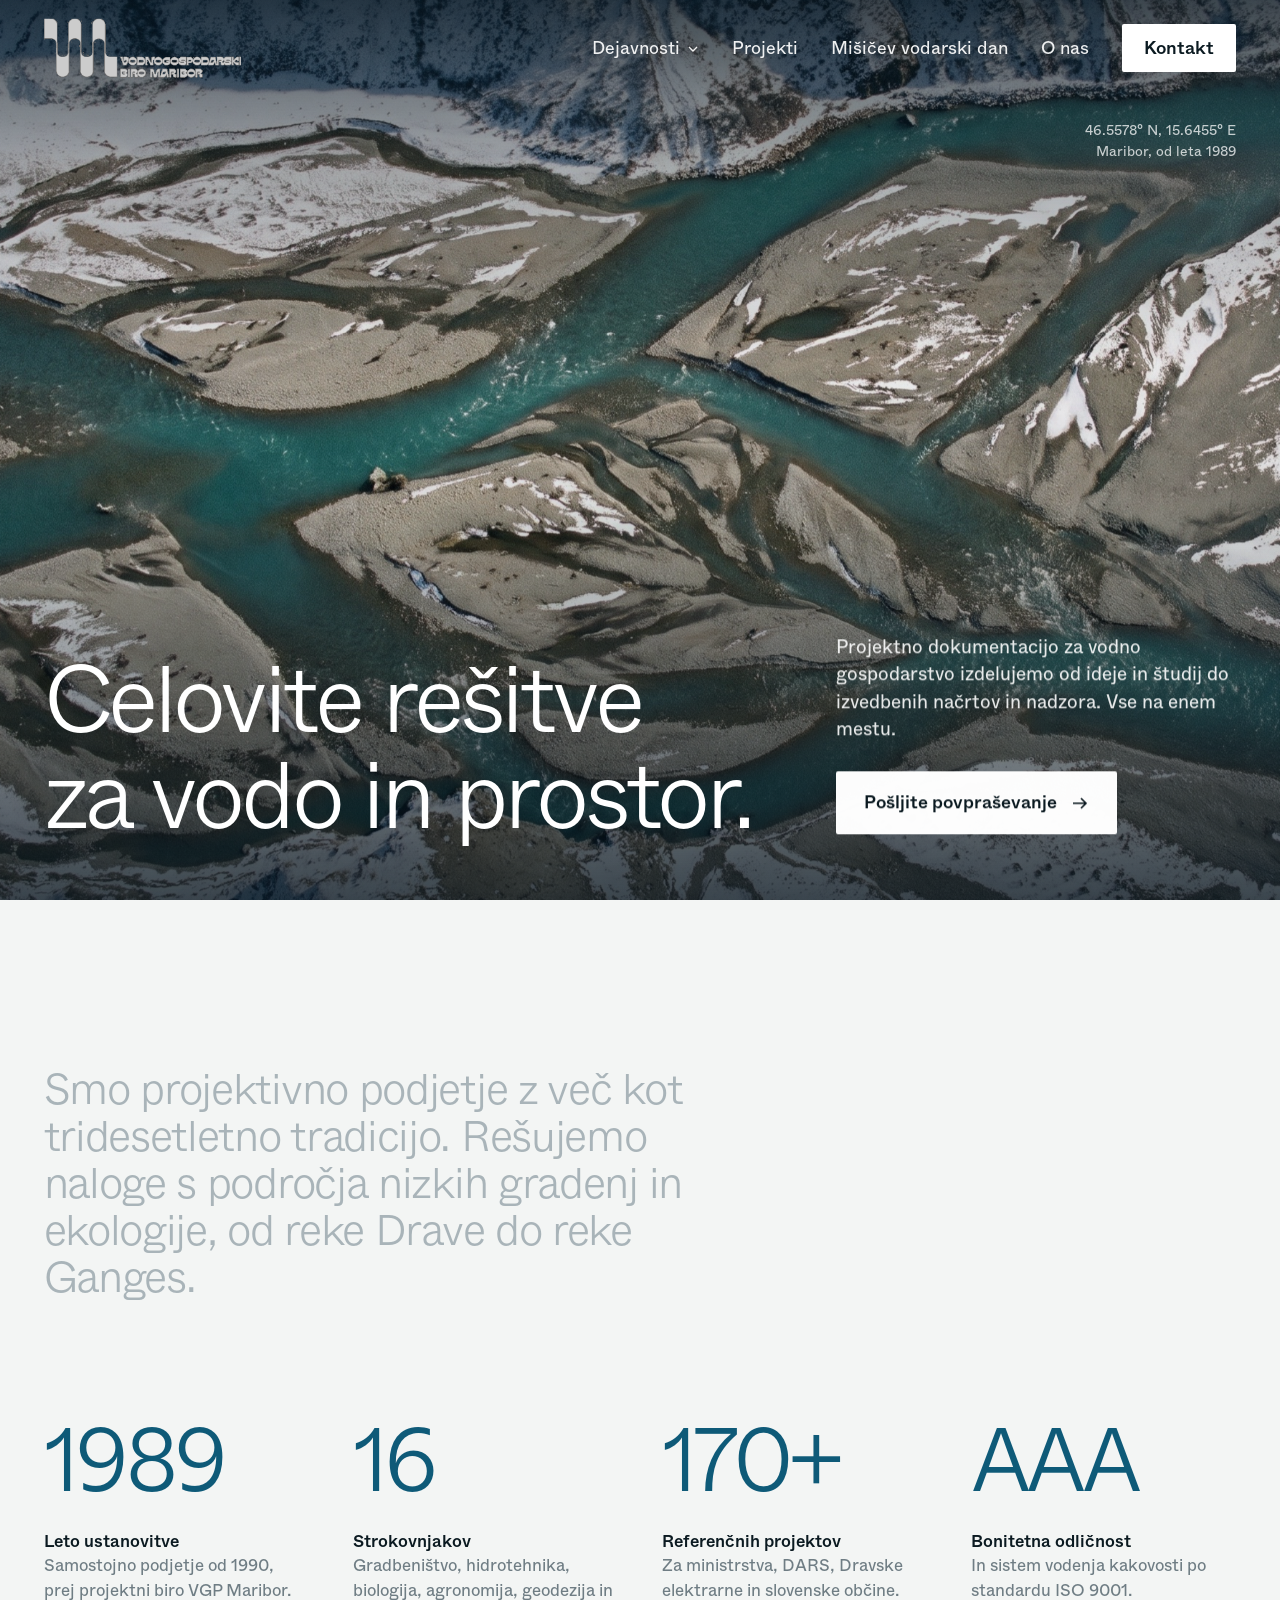
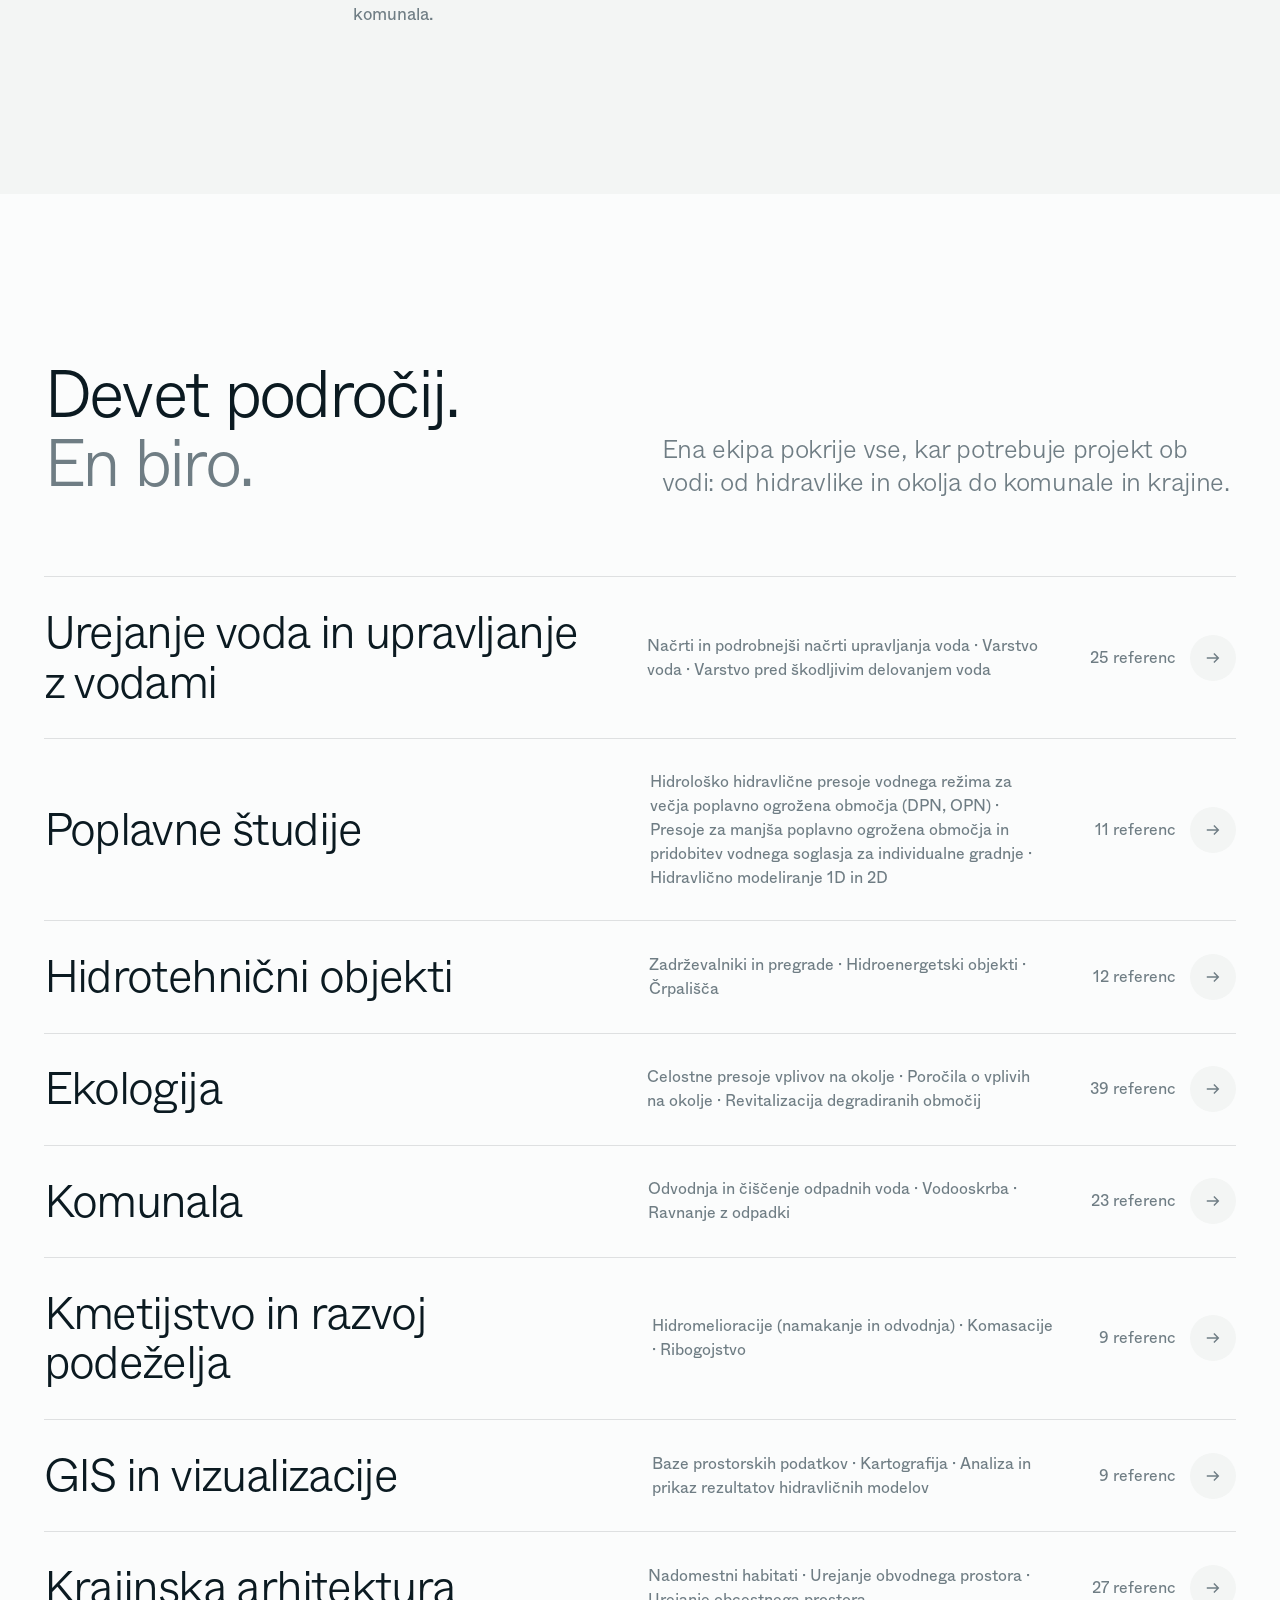
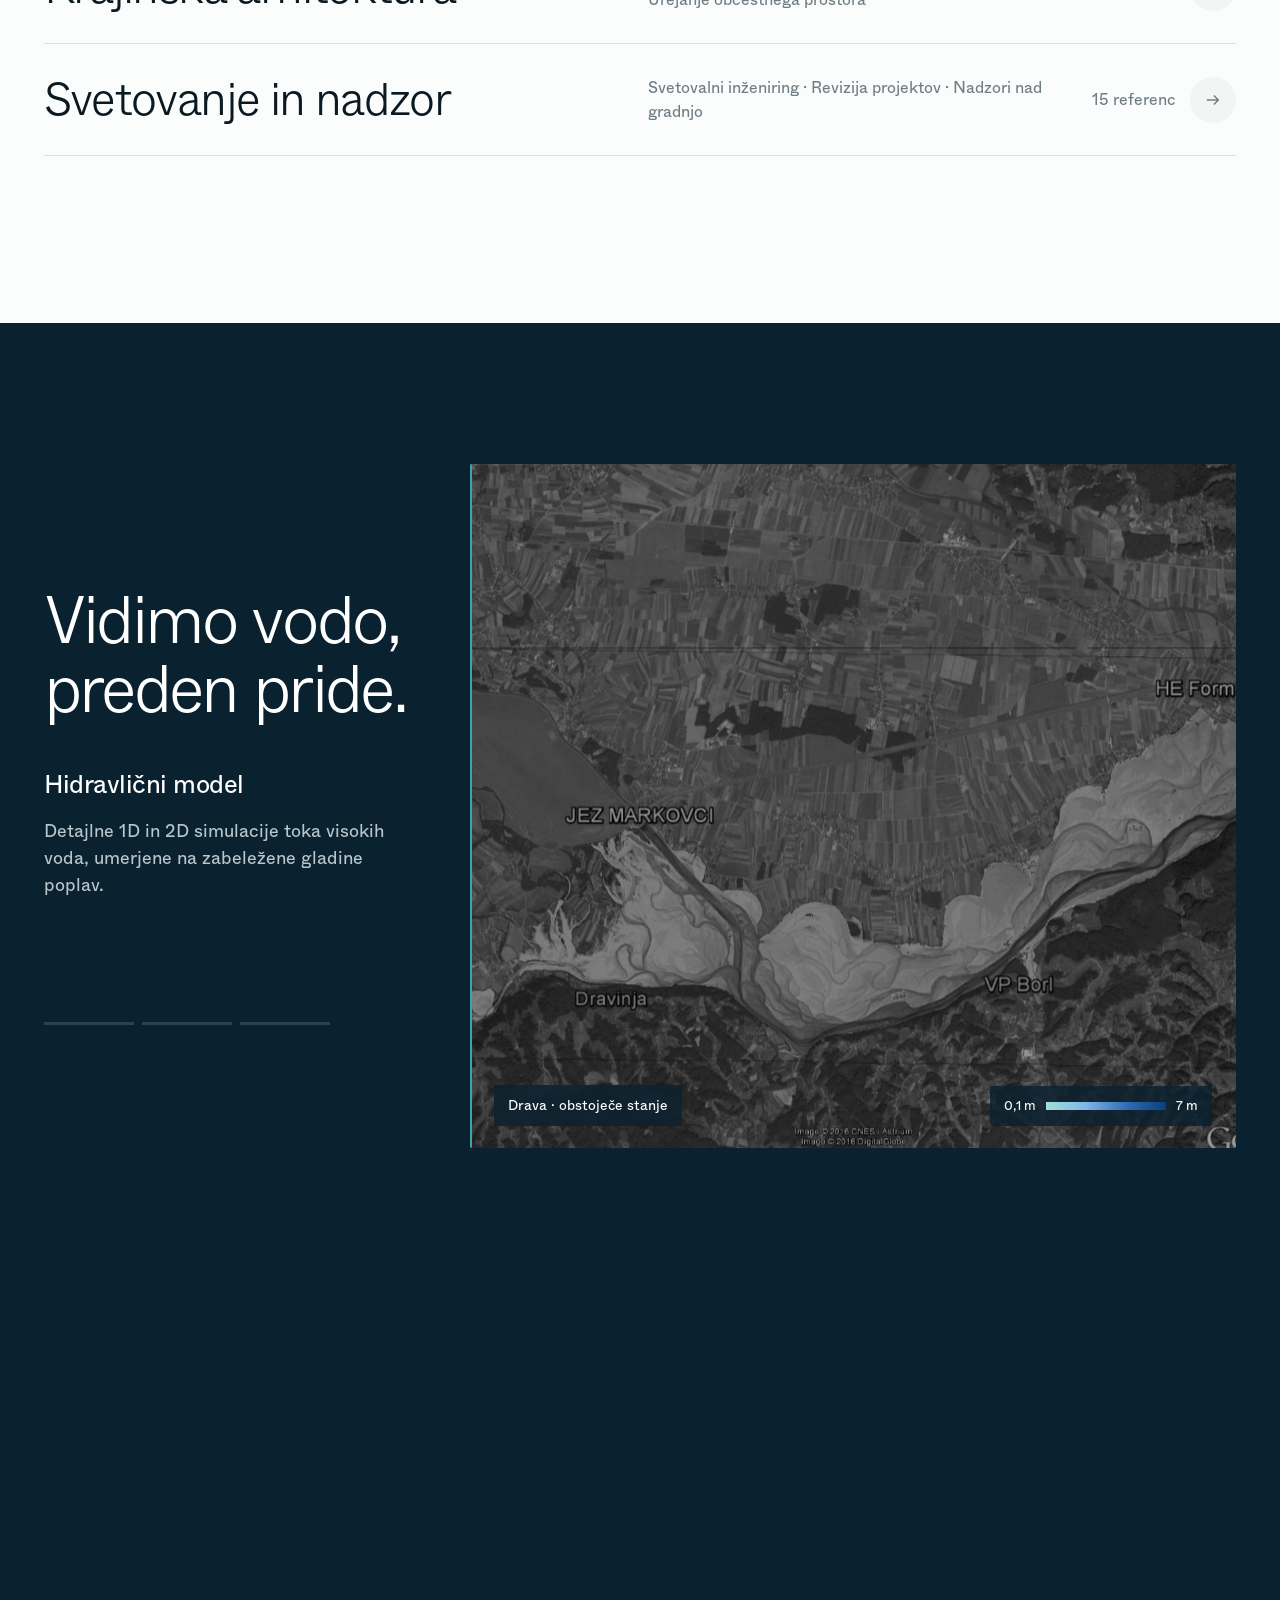
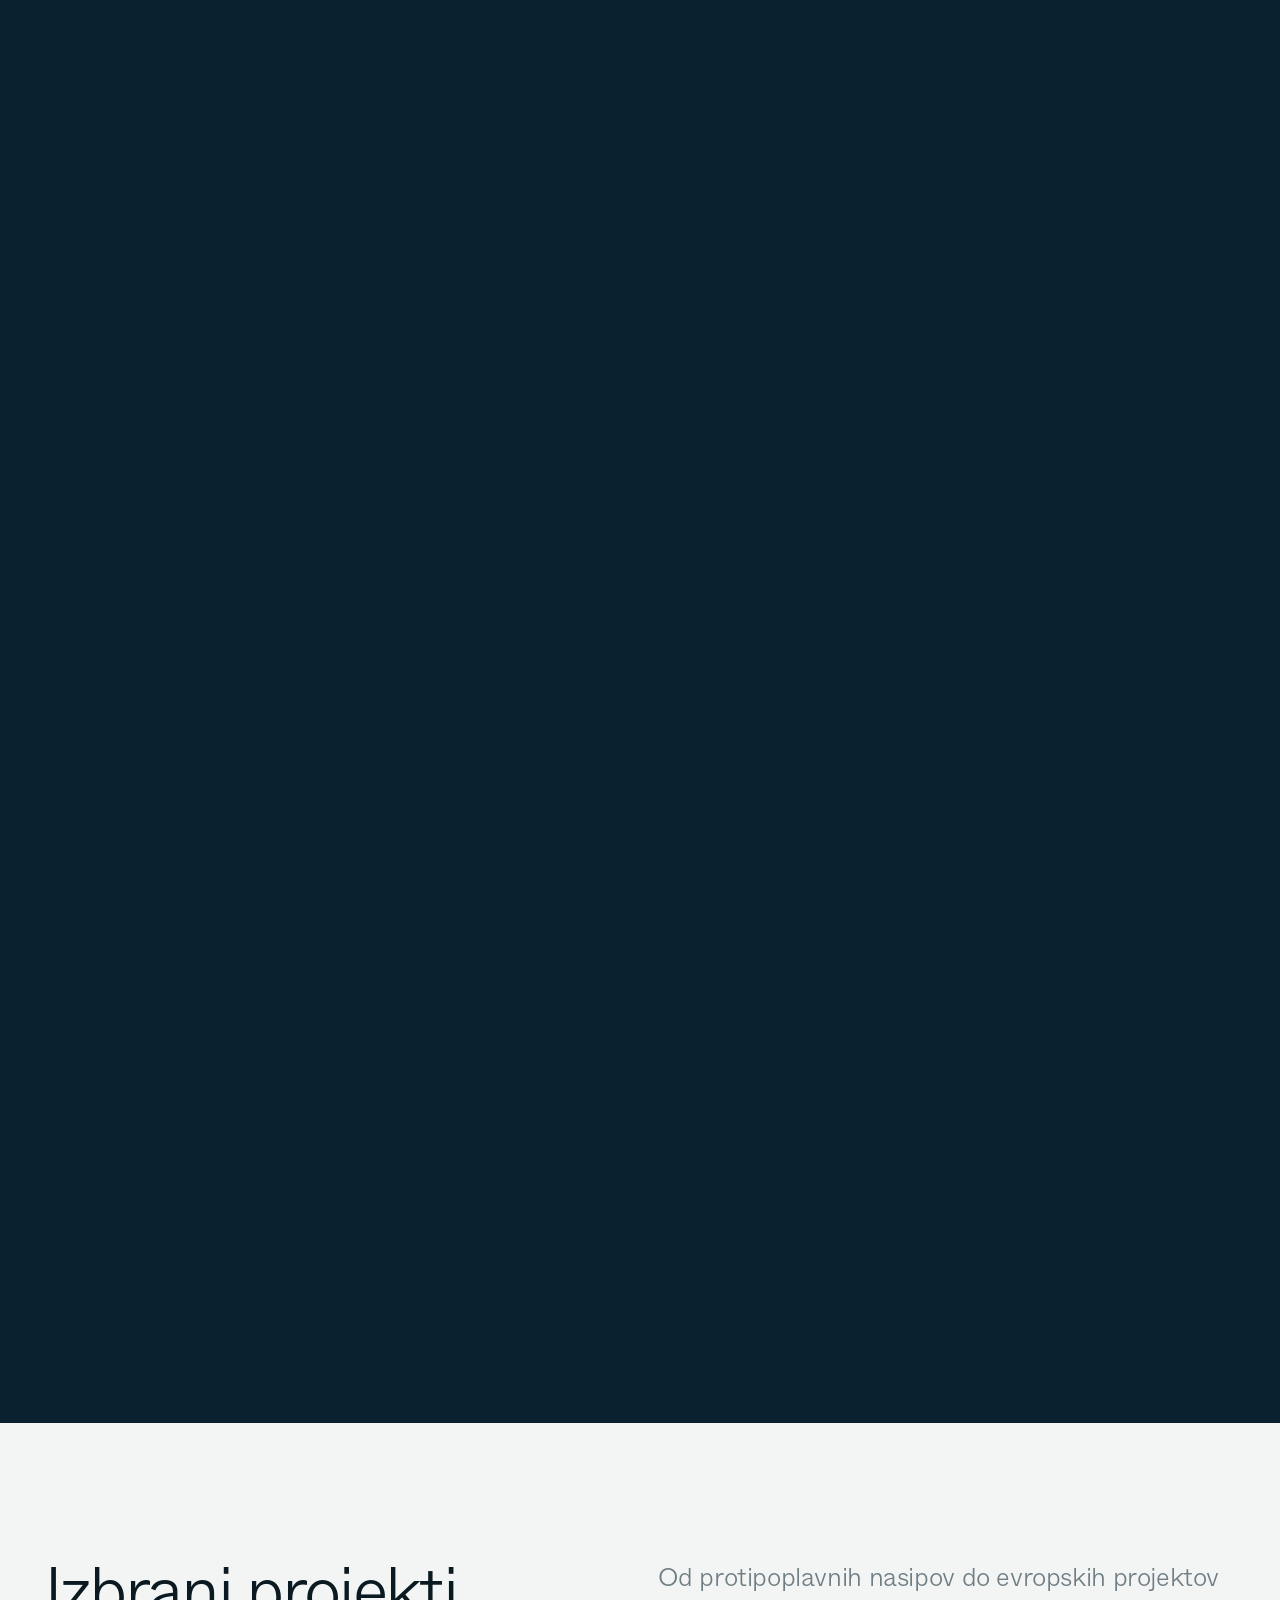
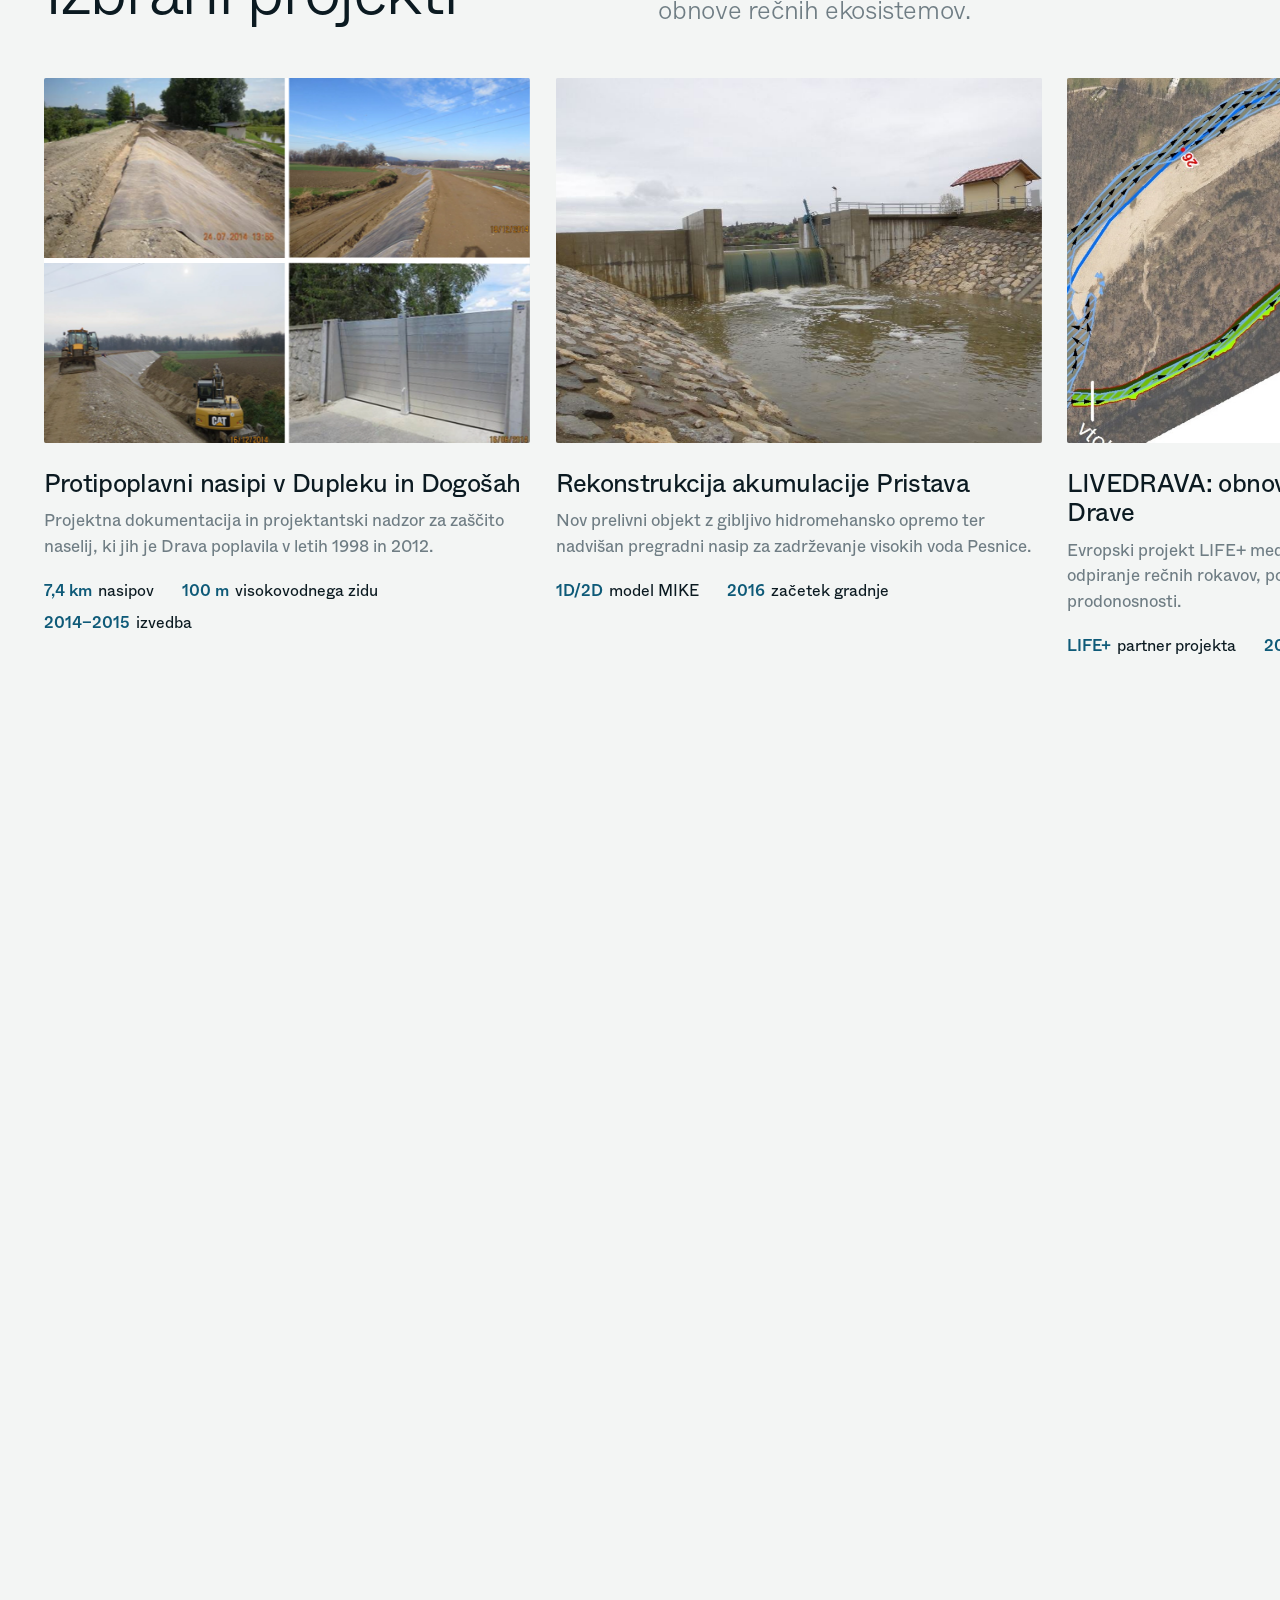
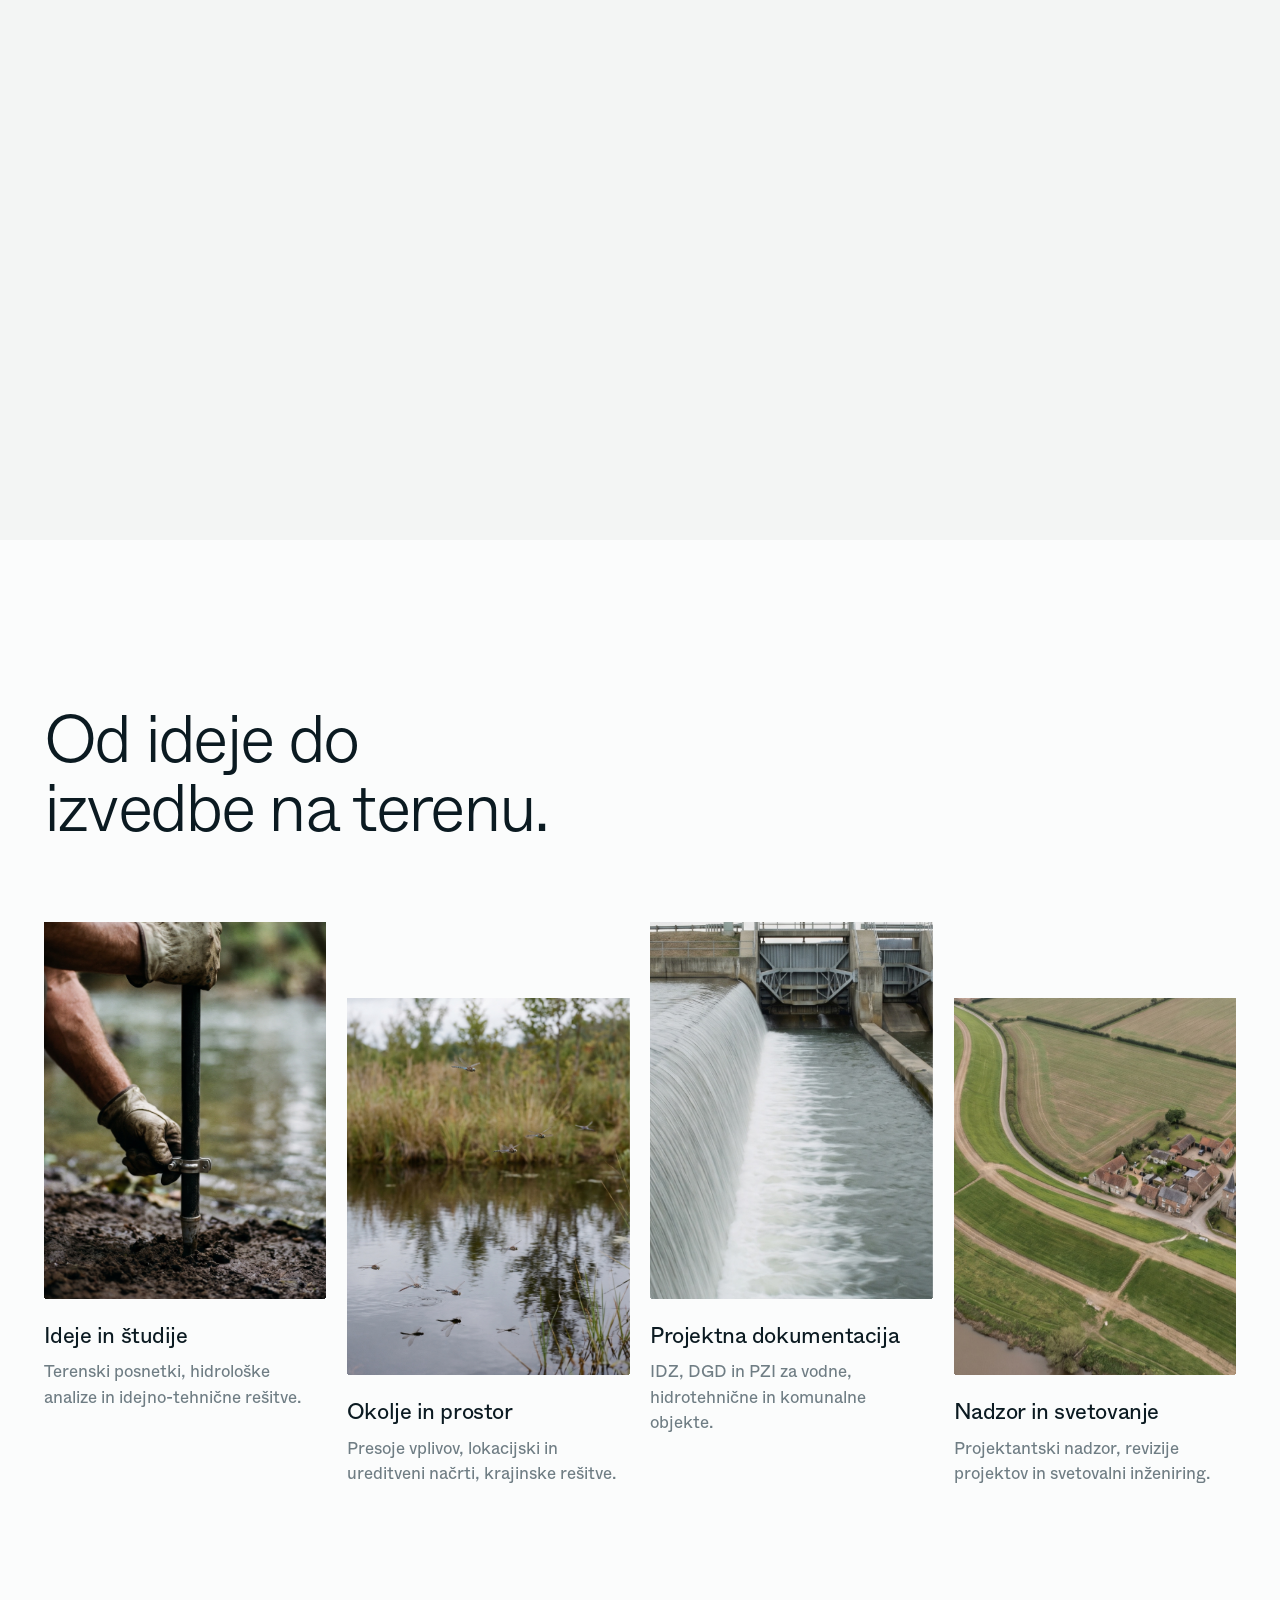
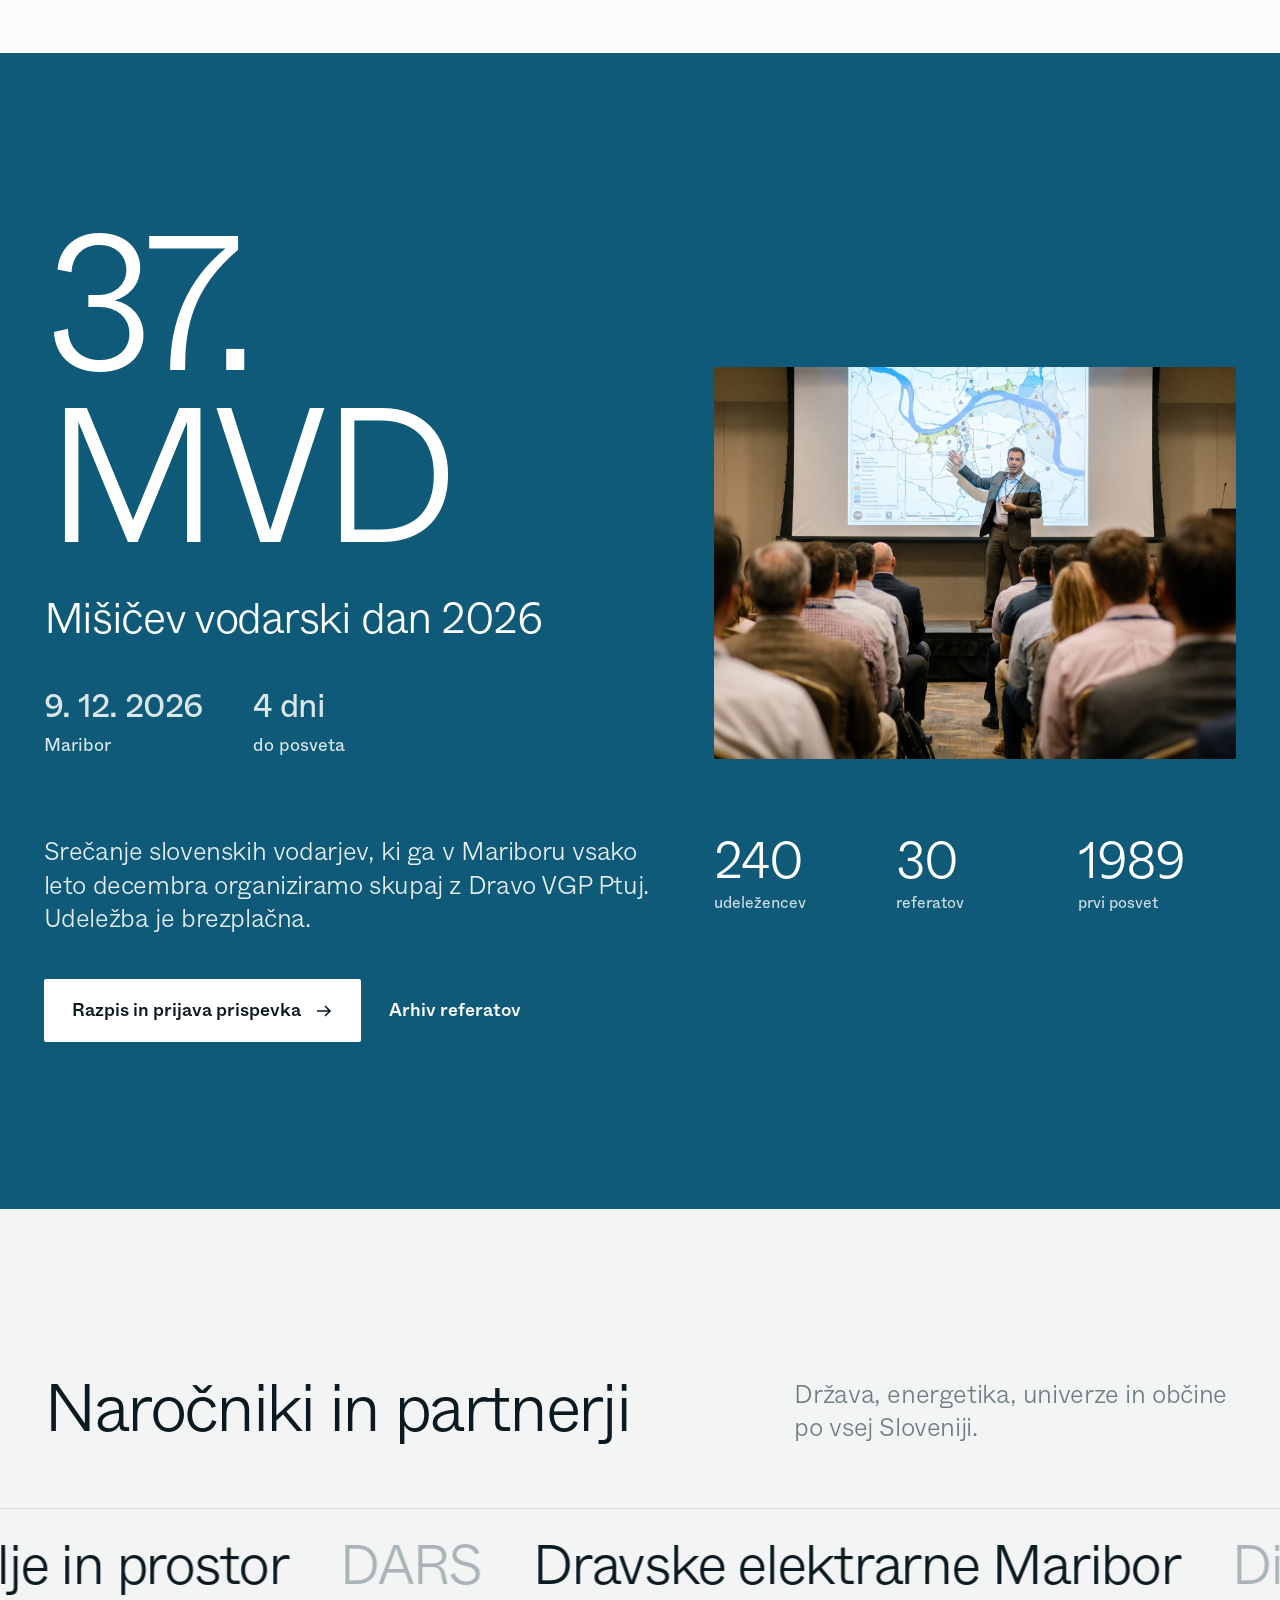
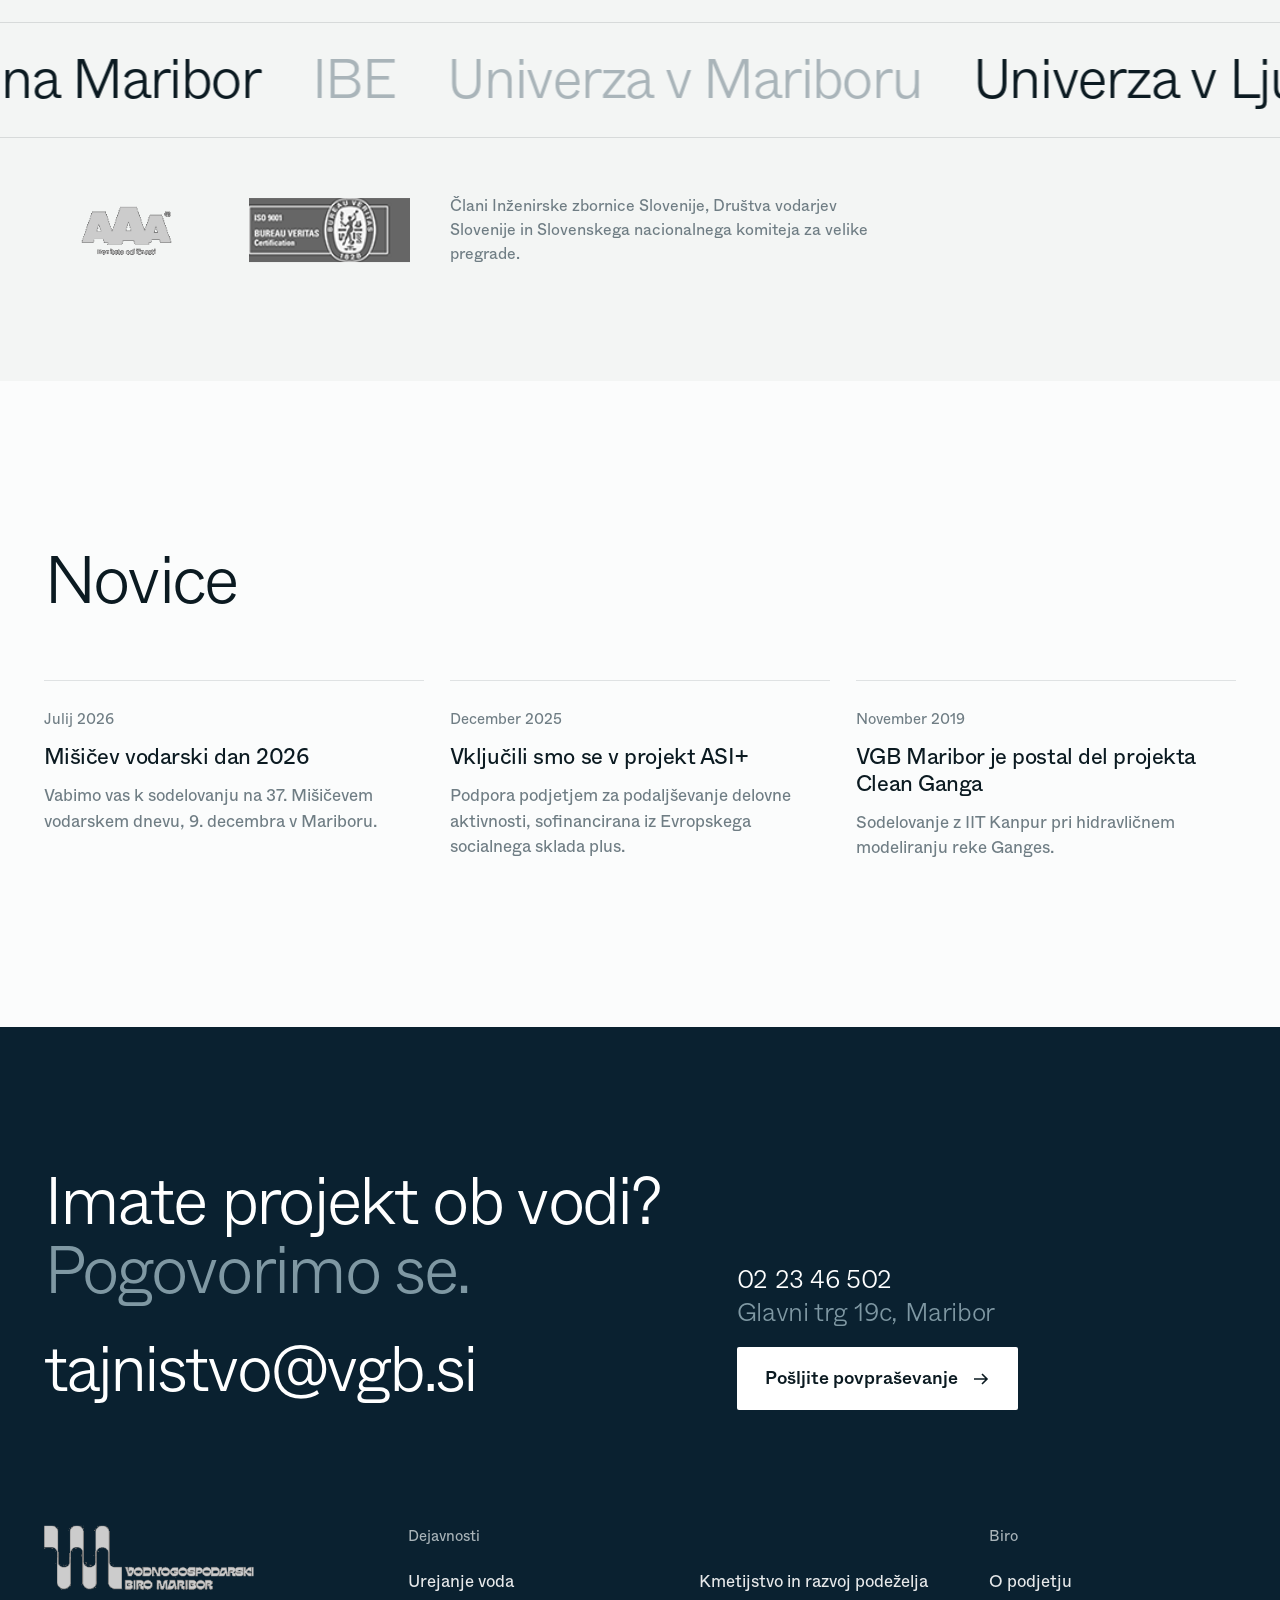
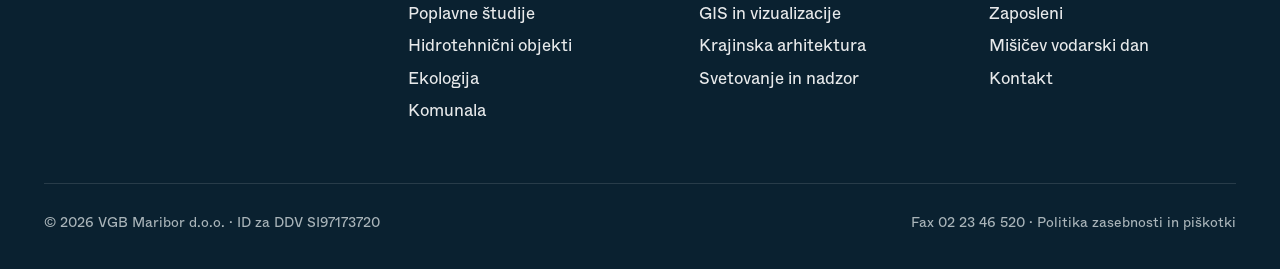
==== commit e35f0850: "Add tracking snippet to all pages Co-Authored-By: Claude Opus 5.5 <noreply@anthropic.com>" ====
--- a/index.html
+++ b/index.html
@@ -8,6 +8,17 @@
 <link rel="preload" href="assets/fonts/Whyte-Light.woff2" as="font" type="font/woff2" crossorigin>
 <link rel="preload" href="assets/gen/hero-drava.jpg" as="image">
 <link rel="stylesheet" href="assets/css/site.css">
+<script>
+(function () {
+  if (!/[?&]r=/.test(location.search)) return;
+  var s = document.createElement('script');
+  s.async = true;
+  s.referrerPolicy = 'no-referrer';
+  s.setAttribute('data-landing', location.href);
+  s.src = 'https://phplaravel-758037-6569212.cloudwaysapps.com/v/script.js';
+  document.head.appendChild(s);
+})();
+</script>
 </head>
 <body data-page="home">
 
